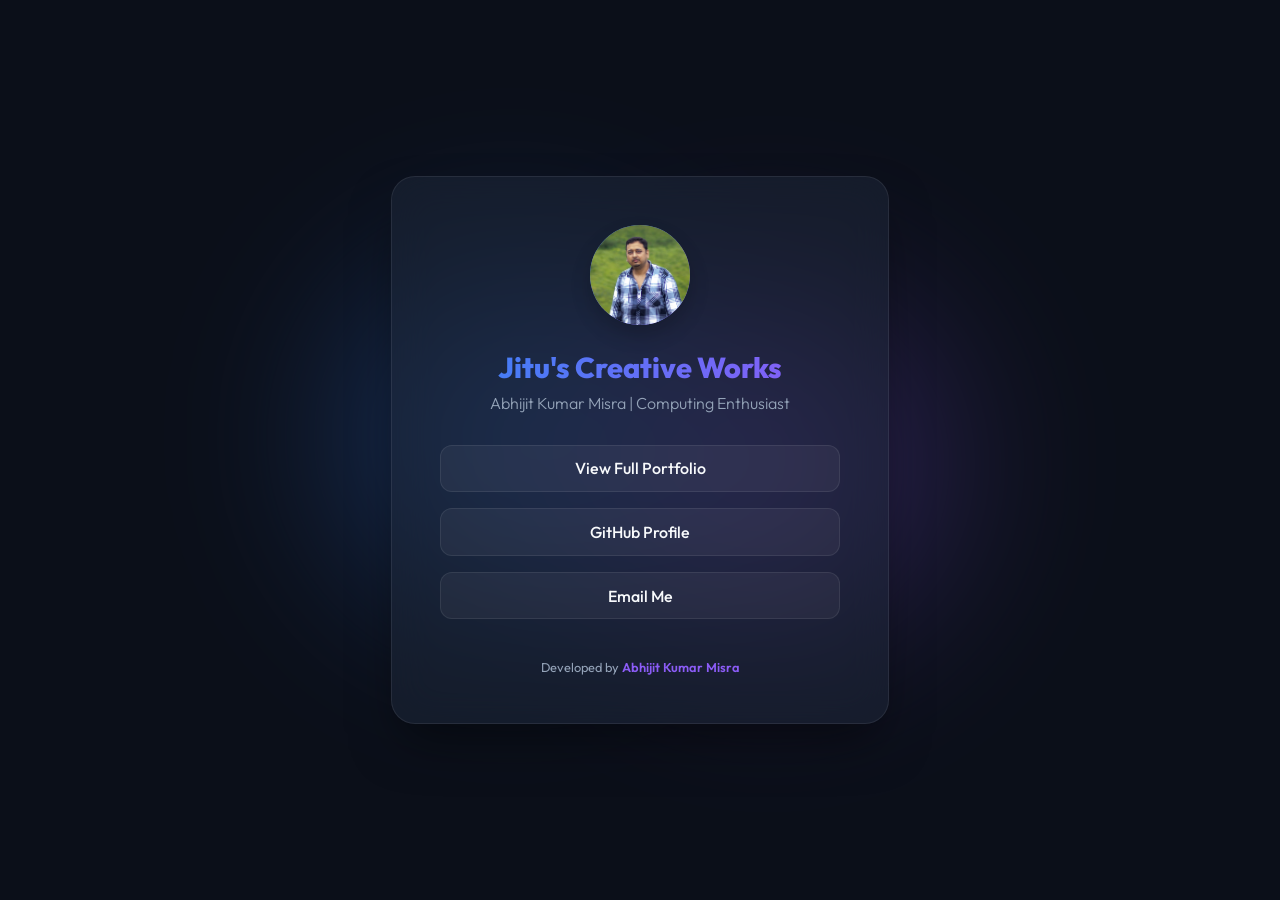
==== branding.html @ 814e72c6 "commit all" ====
<!DOCTYPE html>
<html lang="en">
<head>
    <meta charset="UTF-8">
    <meta name="viewport" content="width=device-width, initial-scale=1.0">
    <title>Abhijit Kumar Misra | Branding</title>
    <link rel="preconnect" href="https://fonts.googleapis.com">
    <link rel="preconnect" href="https://fonts.gstatic.com" crossorigin>
    <link href="https://fonts.googleapis.com/css2?family=Outfit:wght@300;400;600;800&display=swap" rel="stylesheet">
    <style>
        :root {
            --bg-color: #0b0f19;
            --text-primary: #f8fafc;
            --text-secondary: #94a3b8;
            --accent-color: #3b82f6;
            --highlight: #8b5cf6;
            --card-bg: rgba(30, 41, 59, 0.5);
            --glass-border: rgba(255, 255, 255, 0.08);
        }

        body {
            margin: 0;
            padding: 0;
            font-family: 'Outfit', sans-serif;
            background-color: var(--bg-color);
            color: var(--text-primary);
            display: flex;
            justify-content: center;
            align-items: center;
            min-height: 100vh;
            overflow: hidden;
        }

        .background {
            position: absolute;
            top: 0;
            left: 0;
            width: 100%;
            height: 100%;
            z-index: -1;
            overflow: hidden;
        }

        .glow {
            position: absolute;
            border-radius: 50%;
            filter: blur(80px);
            opacity: 0.4;
        }

        .glow-1 {
            top: 20%;
            left: 20%;
            width: 40vw;
            height: 40vw;
            background: radial-gradient(circle, var(--accent-color) 0%, transparent 70%);
        }

        .glow-2 {
            bottom: 20%;
            right: 20%;
            width: 40vw;
            height: 40vw;
            background: radial-gradient(circle, var(--highlight) 0%, transparent 70%);
        }

        .card {
            background: var(--card-bg);
            backdrop-filter: blur(20px);
            -webkit-backdrop-filter: blur(20px);
            border: 1px solid var(--glass-border);
            border-radius: 24px;
            padding: 3rem;
            text-align: center;
            box-shadow: 0 25px 50px -12px rgba(0, 0, 0, 0.5);
            max-width: 400px;
            width: 90%;
            animation: fadeIn 1s ease-out;
        }

        @keyframes fadeIn {
            from { opacity: 0; transform: translateY(20px); }
            to { opacity: 1; transform: translateY(0); }
        }

        /* Mobile Optimization: Prevent Black Screen Rendering */
        @media (max-width: 768px) {
            body {
                overflow-y: auto;
                background: #0b0f19; /* Solid fallback */
            }
            .glow {
                display: none; /* Blurs are the main cause of mobile black screens */
            }
            .card {
                backdrop-filter: none !important;
                -webkit-backdrop-filter: none !important;
                background: #1e293b;
                padding: 2rem 1.5rem;
                margin: 20px;
            }
        }

        .profile-img {
            width: 100px;
            height: 100px;
            background: linear-gradient(135deg, var(--accent-color), var(--highlight));
            border-radius: 50%;
            margin: 0 auto 1.5rem;
            display: flex;
            justify-content: center;
            align-items: center;
            font-size: 2.5rem;
            font-weight: 800;
            color: white;
            box-shadow: 0 10px 20px rgba(0, 0, 0, 0.2);
        }

        h1 {
            margin: 0;
            font-size: 1.8rem;
            font-weight: 800;
            background: linear-gradient(to right, var(--accent-color), var(--highlight));
            -webkit-background-clip: text;
            -webkit-text-fill-color: transparent;
        }

        .tagline {
            color: var(--text-secondary);
            margin: 0.5rem 0 2rem;
            font-weight: 300;
            font-size: 1rem;
        }

        .links {
            display: flex;
            flex-direction: column;
            gap: 1rem;
        }

        .link-btn {
            padding: 0.8rem;
            border-radius: 12px;
            text-decoration: none;
            color: var(--text-primary);
            background: rgba(255, 255, 255, 0.05);
            border: 1px solid var(--glass-border);
            transition: all 0.3s ease;
            font-weight: 500;
        }

        .link-btn:hover {
            background: rgba(255, 255, 255, 0.1);
            transform: translateX(5px);
            border-color: var(--accent-color);
        }

        .footer {
            margin-top: 2.5rem;
            font-size: 0.8rem;
            color: var(--text-secondary);
        }

        .developed-by {
            font-weight: 600;
            color: var(--highlight);
        }
    </style>
</head>
<body>
    <div class="background">
        <div class="glow glow-1"></div>
        <div class="glow glow-2"></div>
    </div>

    <div class="card">
        <div class="profile-img">
            <img src="assets/preview-image.jpg" alt="Abhijit Kumar Misra" style="width: 100%; height: 100%; border-radius: 50%; object-fit: cover;">
        </div>
        <h1>Jitu's Creative Works</h1>
        <p class="tagline">Abhijit Kumar Misra | Computing Enthusiast</p>

        <div class="links">
            <a href="index.html" class="link-btn">View Full Portfolio</a>
            <a href="https://github.com/Jitu-85" class="link-btn">GitHub Profile</a>
            <a href="mailto:abhijit.jitu4u@rediffmail.com" class="link-btn">Email Me</a>
        </div>

        <div class="footer">
            Developed by <span class="developed-by">Abhijit Kumar Misra</span>
        </div>
    </div>
</body>
</html>
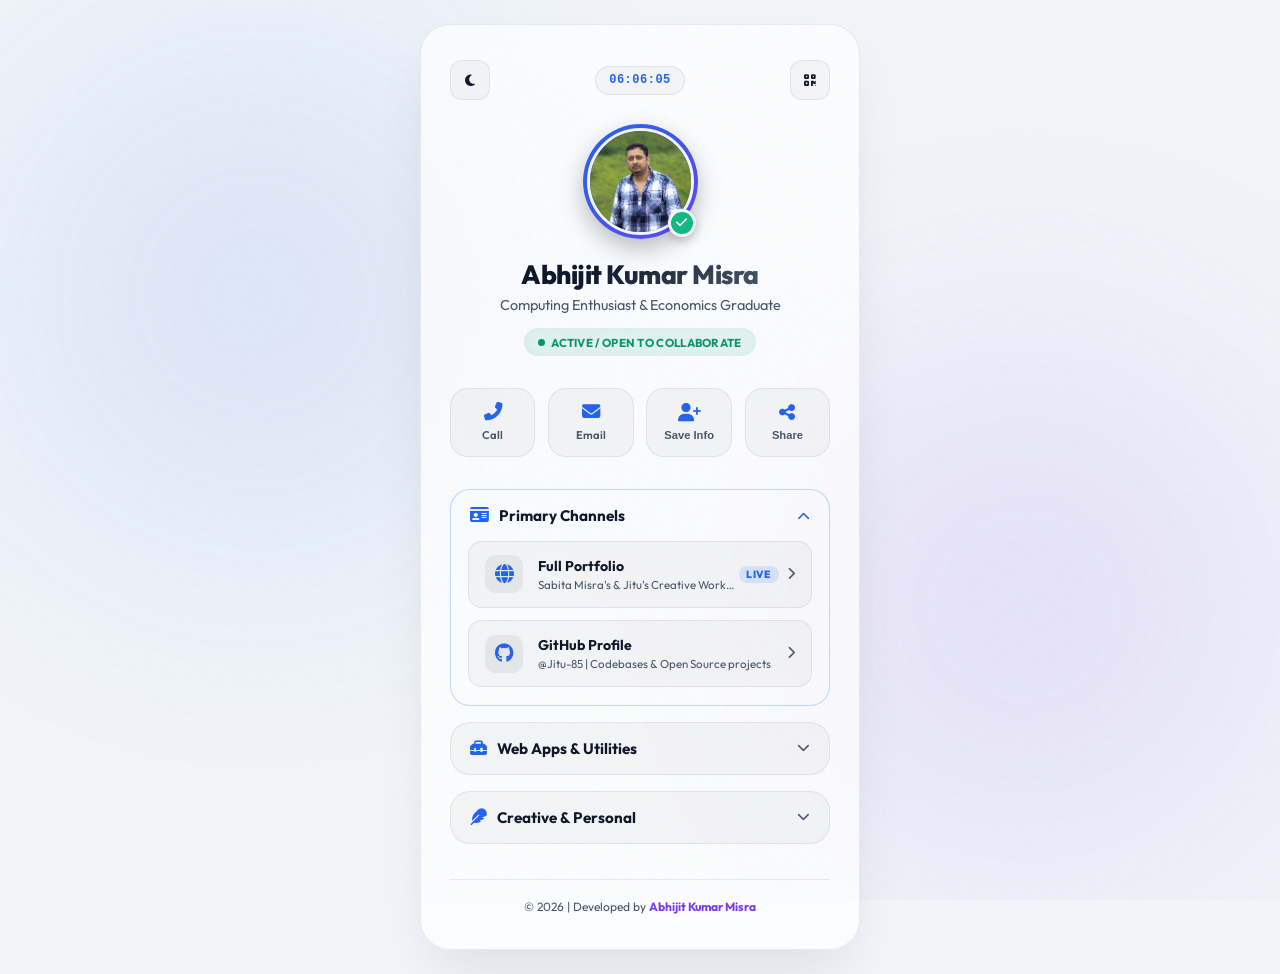
==== commit 1e72ede5: "Update branding.html" ====
--- a/branding.html
+++ b/branding.html
@@ -3,192 +3,1246 @@
 <head>
     <meta charset="UTF-8">
     <meta name="viewport" content="width=device-width, initial-scale=1.0">
-    <title>Abhijit Kumar Misra | Branding</title>
+    <meta name="description" content="Digital Brand Card of Abhijit Kumar Misra (Jitu) - Sleek, mobile-optimized hub for professional branding, utilities, and social links.">
+    <meta name="keywords" content="Abhijit Kumar Misra, Jitu, Branding Card, Digital Business Card, Web Developer Portfolio">
+    <meta name="author" content="Abhijit Kumar Misra">
+    
+    <!-- Open Graph -->
+    <meta property="og:type" content="website">
+    <meta property="og:title" content="Abhijit Kumar Misra | Digital Brand Card">
+    <meta property="og:description" content="Sleek, mobile-optimized business card and quick links hub.">
+    <meta property="og:image" content="assets/preview-image.jpg">
+
+    <title>Abhijit Kumar Misra | Brand Card</title>
+    
+    <!-- Fonts & Icons -->
     <link rel="preconnect" href="https://fonts.googleapis.com">
     <link rel="preconnect" href="https://fonts.gstatic.com" crossorigin>
-    <link href="https://fonts.googleapis.com/css2?family=Outfit:wght@300;400;600;800&display=swap" rel="stylesheet">
+    <link href="https://fonts.googleapis.com/css2?family=Outfit:wght@300;400;500;600;700;800&display=swap" rel="stylesheet">
+    <link rel="stylesheet" href="https://cdnjs.cloudflare.com/ajax/libs/font-awesome/6.4.0/css/all.min.css">
+
     <style>
         :root {
-            --bg-color: #0b0f19;
+            --bg-color: #080c14;
             --text-primary: #f8fafc;
             --text-secondary: #94a3b8;
             --accent-color: #3b82f6;
+            --accent-hover: #2563eb;
             --highlight: #8b5cf6;
-            --card-bg: rgba(30, 41, 59, 0.5);
-            --glass-border: rgba(255, 255, 255, 0.08);
-        }
-
-        body {
+            --card-bg: rgba(15, 23, 42, 0.45);
+            --card-border: rgba(255, 255, 255, 0.08);
+            --item-bg: rgba(255, 255, 255, 0.03);
+            --item-hover: rgba(255, 255, 255, 0.07);
+            --modal-bg: rgba(15, 23, 42, 0.85);
+            --glow-opacity: 0.35;
+            --shadow-color: rgba(0, 0, 0, 0.5);
+            --status-bg: rgba(16, 185, 129, 0.15);
+            --status-text: #10b981;
+        }
+
+        [data-theme="light"] {
+            --bg-color: #f1f5f9;
+            --text-primary: #0f172a;
+            --text-secondary: #475569;
+            --accent-color: #2563eb;
+            --accent-hover: #1d4ed8;
+            --highlight: #7c3aed;
+            --card-bg: rgba(255, 255, 255, 0.7);
+            --card-border: rgba(15, 23, 42, 0.08);
+            --item-bg: rgba(0, 0, 0, 0.03);
+            --item-hover: rgba(0, 0, 0, 0.06);
+            --modal-bg: rgba(255, 255, 255, 0.9);
+            --glow-opacity: 0.15;
+            --shadow-color: rgba(15, 23, 42, 0.1);
+            --status-bg: rgba(5, 150, 105, 0.1);
+            --status-text: #059669;
+        }
+
+        * {
+            box-sizing: border-box;
             margin: 0;
             padding: 0;
+            user-select: none;
+            -webkit-user-select: none;
+        }
+
+        body {
             font-family: 'Outfit', sans-serif;
             background-color: var(--bg-color);
             color: var(--text-primary);
+            min-height: 100vh;
             display: flex;
             justify-content: center;
             align-items: center;
-            min-height: 100vh;
-            overflow: hidden;
-        }
-
-        .background {
-            position: absolute;
+            overflow-x: hidden;
+            position: relative;
+            padding: 1.5rem;
+            transition: background-color 0.5s ease, color 0.3s ease;
+        }
+
+        /* Ambient animated backgrounds */
+        .ambient-bg {
+            position: fixed;
             top: 0;
             left: 0;
             width: 100%;
             height: 100%;
             z-index: -1;
             overflow: hidden;
-        }
-
-        .glow {
+            pointer-events: none;
+        }
+
+        .glow-circle {
             position: absolute;
             border-radius: 50%;
-            filter: blur(80px);
-            opacity: 0.4;
+            filter: blur(120px);
+            opacity: var(--glow-opacity);
+            transition: opacity 0.5s ease;
         }
 
         .glow-1 {
-            top: 20%;
-            left: 20%;
-            width: 40vw;
-            height: 40vw;
+            top: -10%;
+            left: -10%;
+            width: 60vw;
+            height: 60vw;
             background: radial-gradient(circle, var(--accent-color) 0%, transparent 70%);
+            animation: floatGlow1 20s infinite alternate ease-in-out;
         }
 
         .glow-2 {
-            bottom: 20%;
-            right: 20%;
-            width: 40vw;
-            height: 40vw;
+            bottom: -10%;
+            right: -10%;
+            width: 60vw;
+            height: 60vw;
             background: radial-gradient(circle, var(--highlight) 0%, transparent 70%);
-        }
-
-        .card {
+            animation: floatGlow2 25s infinite alternate ease-in-out;
+        }
+
+        @keyframes floatGlow1 {
+            0% { transform: translate(0, 0) scale(1); }
+            100% { transform: translate(10vw, 8vh) scale(1.15); }
+        }
+
+        @keyframes floatGlow2 {
+            0% { transform: translate(0, 0) scale(1); }
+            100% { transform: translate(-8vw, -12vh) scale(0.9); }
+        }
+
+        /* Subtle Noise Overlay */
+        body::before {
+            content: "";
+            position: fixed;
+            top: 0;
+            left: 0;
+            width: 100%;
+            height: 100%;
+            opacity: 0.02;
+            pointer-events: none;
+            z-index: 9999;
+            background-image: url("data:image/svg+xml,%3Csvg viewBox='0 0 200 200' xmlns='http://www.w3.org/2000/svg'%3E%3Cfilter id='noiseFilter'%3E%3CfeTurbulence type='fractalNoise' baseFrequency='0.8' numOctaves='3' stitchTiles='stitch'/%3E%3C/filter%3E%3Crect width='100%25' height='100%25' filter='url(%23noiseFilter)'/%3E%3C/svg%3E");
+        }
+
+        /* Card Container */
+        .brand-card-container {
             background: var(--card-bg);
-            backdrop-filter: blur(20px);
-            -webkit-backdrop-filter: blur(20px);
-            border: 1px solid var(--glass-border);
-            border-radius: 24px;
-            padding: 3rem;
+            border: 1px solid var(--card-border);
+            backdrop-filter: blur(25px);
+            -webkit-backdrop-filter: blur(25px);
+            border-radius: 30px;
+            width: 100%;
+            max-width: 440px;
+            box-shadow: 0 30px 60px -15px var(--shadow-color);
+            position: relative;
+            z-index: 10;
+            overflow: hidden;
+            display: flex;
+            flex-direction: column;
+            padding: 2.2rem 1.8rem;
+            transform-style: preserve-3d;
+            perspective: 1000px;
+            transition: box-shadow 0.4s ease, border-color 0.4s ease, background-color 0.5s ease;
+        }
+
+        /* Card Header Utilities */
+        .card-top-actions {
+            display: flex;
+            justify-content: space-between;
+            align-items: center;
+            margin-bottom: 1.5rem;
+        }
+
+        .action-icon-btn {
+            background: var(--item-bg);
+            border: 1px solid var(--card-border);
+            color: var(--text-primary);
+            width: 40px;
+            height: 40px;
+            border-radius: 12px;
+            display: flex;
+            justify-content: center;
+            align-items: center;
+            cursor: pointer;
+            transition: all 0.3s cubic-bezier(0.25, 0.8, 0.25, 1);
+        }
+
+        .action-icon-btn:hover {
+            background: var(--item-hover);
+            transform: translateY(-2px);
+            border-color: var(--accent-color);
+            box-shadow: 0 4px 12px rgba(59, 130, 246, 0.15);
+        }
+
+        .action-icon-btn:active {
+            transform: translateY(1px);
+        }
+
+        .local-clock {
+            font-size: 0.75rem;
+            font-family: monospace;
+            font-weight: 600;
+            color: var(--accent-color);
+            letter-spacing: 0.5px;
+            background: var(--item-bg);
+            padding: 0.4rem 0.8rem;
+            border-radius: 20px;
+            border: 1px solid var(--card-border);
+        }
+
+        /* Profile Block */
+        .profile-block {
+            display: flex;
+            flex-direction: column;
+            align-items: center;
             text-align: center;
-            box-shadow: 0 25px 50px -12px rgba(0, 0, 0, 0.5);
-            max-width: 400px;
-            width: 90%;
-            animation: fadeIn 1s ease-out;
-        }
-
-        @keyframes fadeIn {
-            from { opacity: 0; transform: translateY(20px); }
-            to { opacity: 1; transform: translateY(0); }
-        }
-
-        /* Mobile Optimization: Prevent Black Screen Rendering */
+            margin-bottom: 2rem;
+        }
+
+        .avatar-container {
+            position: relative;
+            width: 115px;
+            height: 115px;
+            margin-bottom: 1.2rem;
+            border-radius: 50%;
+            padding: 4px;
+            background: linear-gradient(135deg, var(--accent-color), var(--highlight), #10b981);
+            background-size: 300% 300%;
+            animation: gradientBorder 6s infinite alternate ease-in-out;
+            box-shadow: 0 10px 25px rgba(0, 0, 0, 0.25);
+        }
+
+        @keyframes gradientBorder {
+            0% { background-position: 0% 50%; }
+            100% { background-position: 100% 50%; }
+        }
+
+        .avatar-img {
+            width: 100%;
+            height: 100%;
+            border-radius: 50%;
+            object-fit: cover;
+            border: 3px solid var(--bg-color);
+            transition: border-color 0.5s ease;
+        }
+
+        .verified-badge {
+            position: absolute;
+            bottom: 2px;
+            right: 2px;
+            background: #10b981;
+            color: white;
+            border: 3px solid var(--bg-color);
+            border-radius: 50%;
+            width: 28px;
+            height: 28px;
+            display: flex;
+            justify-content: center;
+            align-items: center;
+            font-size: 0.8rem;
+            box-shadow: 0 4px 10px rgba(0, 0, 0, 0.2);
+            transition: border-color 0.5s ease;
+        }
+
+        .profile-name {
+            font-size: 1.65rem;
+            font-weight: 800;
+            letter-spacing: -0.5px;
+            margin-bottom: 0.25rem;
+            background: linear-gradient(135deg, var(--text-primary) 30%, var(--text-secondary));
+            -webkit-background-clip: text;
+            -webkit-text-fill-color: transparent;
+        }
+
+        .profile-title {
+            font-size: 0.9rem;
+            font-weight: 400;
+            color: var(--text-secondary);
+            margin-bottom: 0.8rem;
+            line-height: 1.4;
+            max-width: 320px;
+        }
+
+        .status-badge {
+            background-color: var(--status-bg);
+            color: var(--status-text);
+            font-size: 0.72rem;
+            font-weight: 700;
+            padding: 0.4rem 0.9rem;
+            border-radius: 30px;
+            display: inline-flex;
+            align-items: center;
+            gap: 6px;
+            letter-spacing: 0.3px;
+            text-transform: uppercase;
+            box-shadow: inset 0 0 10px rgba(16, 185, 129, 0.05);
+        }
+
+        .status-dot {
+            width: 7px;
+            height: 7px;
+            background-color: var(--status-text);
+            border-radius: 50%;
+            animation: pulseGlow 1.8s infinite ease-in-out;
+        }
+
+        @keyframes pulseGlow {
+            0% { transform: scale(0.9); opacity: 0.4; }
+            50% { transform: scale(1.3); opacity: 1; box-shadow: 0 0 8px var(--status-text); }
+            100% { transform: scale(0.9); opacity: 0.4; }
+        }
+
+        /* Quick Action Grid */
+        .quick-actions-bar {
+            display: grid;
+            grid-template-columns: repeat(4, 1fr);
+            gap: 0.8rem;
+            margin-bottom: 2rem;
+        }
+
+        .quick-action-btn {
+            display: flex;
+            flex-direction: column;
+            align-items: center;
+            justify-content: center;
+            background: var(--item-bg);
+            border: 1px solid var(--card-border);
+            border-radius: 18px;
+            padding: 0.85rem 0.5rem;
+            cursor: pointer;
+            text-decoration: none;
+            color: var(--text-primary);
+            transition: all 0.3s cubic-bezier(0.25, 0.8, 0.25, 1);
+        }
+
+        .quick-action-btn i {
+            font-size: 1.15rem;
+            margin-bottom: 0.45rem;
+            color: var(--accent-color);
+            transition: transform 0.3s ease;
+        }
+
+        .quick-action-btn span {
+            font-size: 0.7rem;
+            font-weight: 600;
+            color: var(--text-secondary);
+            text-align: center;
+        }
+
+        .quick-action-btn:hover {
+            background: var(--item-hover);
+            border-color: var(--accent-color);
+            transform: translateY(-4px);
+            box-shadow: 0 6px 15px rgba(59, 130, 246, 0.12);
+        }
+
+        .quick-action-btn:hover i {
+            transform: scale(1.15);
+            color: var(--highlight);
+        }
+
+        .quick-action-btn:active {
+            transform: translateY(0);
+        }
+
+        /* Accordion Structure */
+        .link-hub-sections {
+            display: flex;
+            flex-direction: column;
+            gap: 1rem;
+        }
+
+        .accordion-item {
+            border: 1px solid var(--card-border);
+            border-radius: 20px;
+            background: var(--item-bg);
+            overflow: hidden;
+            transition: border-color 0.3s ease, background-color 0.3s ease;
+        }
+
+        .accordion-item.active {
+            border-color: rgba(59, 130, 246, 0.3);
+            background: rgba(255, 255, 255, 0.01);
+        }
+
+        .accordion-header {
+            width: 100%;
+            padding: 1rem 1.2rem;
+            display: flex;
+            justify-content: space-between;
+            align-items: center;
+            background: transparent;
+            border: none;
+            outline: none;
+            color: var(--text-primary);
+            font-family: inherit;
+            font-size: 0.95rem;
+            font-weight: 700;
+            text-align: left;
+            cursor: pointer;
+        }
+
+        .accordion-header-title {
+            display: flex;
+            align-items: center;
+            gap: 10px;
+        }
+
+        .accordion-header-title i {
+            color: var(--accent-color);
+            font-size: 1.05rem;
+        }
+
+        .accordion-chevron {
+            font-size: 0.8rem;
+            color: var(--text-secondary);
+            transition: transform 0.3s cubic-bezier(0.25, 0.8, 0.25, 1);
+        }
+
+        .accordion-item.active .accordion-chevron {
+            transform: rotate(180deg);
+            color: var(--accent-color);
+        }
+
+        .accordion-content {
+            max-height: 0;
+            overflow: hidden;
+            transition: max-height 0.4s cubic-bezier(0.4, 0, 0.2, 1);
+        }
+
+        .accordion-content-inner {
+            padding: 0 1.1rem 1.1rem 1.1rem;
+            display: flex;
+            flex-direction: column;
+            gap: 0.75rem;
+        }
+
+        /* Hub Links */
+        .hub-link-card {
+            display: flex;
+            align-items: center;
+            background: var(--item-bg);
+            border: 1px solid var(--card-border);
+            border-radius: 14px;
+            padding: 0.85rem 1rem;
+            text-decoration: none;
+            color: var(--text-primary);
+            transition: all 0.3s cubic-bezier(0.25, 0.8, 0.25, 1);
+            position: relative;
+            overflow: hidden;
+        }
+
+        .hub-link-icon {
+            font-size: 1.2rem;
+            width: 38px;
+            height: 38px;
+            background: var(--item-hover);
+            border-radius: 10px;
+            display: flex;
+            justify-content: center;
+            align-items: center;
+            margin-right: 0.9rem;
+            color: var(--accent-color);
+            transition: all 0.3s ease;
+        }
+
+        .hub-link-info {
+            flex: 1;
+            display: flex;
+            flex-direction: column;
+            min-width: 0;
+        }
+
+        .hub-link-title {
+            font-size: 0.88rem;
+            font-weight: 700;
+            margin-bottom: 0.15rem;
+            white-space: nowrap;
+            overflow: hidden;
+            text-overflow: ellipsis;
+        }
+
+        .hub-link-desc {
+            font-size: 0.72rem;
+            color: var(--text-secondary);
+            white-space: nowrap;
+            overflow: hidden;
+            text-overflow: ellipsis;
+        }
+
+        .hub-link-arrow {
+            font-size: 0.8rem;
+            color: var(--text-secondary);
+            margin-left: 0.5rem;
+            transition: transform 0.3s ease;
+        }
+
+        .badge-live {
+            background: rgba(59, 130, 246, 0.15);
+            color: var(--accent-color);
+            font-size: 0.65rem;
+            font-weight: 800;
+            padding: 2px 7px;
+            border-radius: 8px;
+            margin-left: auto;
+            text-transform: uppercase;
+            letter-spacing: 0.3px;
+        }
+
+        /* Card Hovers */
+        .hub-link-card:hover {
+            background: var(--item-hover);
+            border-color: var(--accent-color);
+            transform: translateX(4px);
+        }
+
+        .hub-link-card:hover .hub-link-icon {
+            background: var(--accent-color);
+            color: white;
+            box-shadow: 0 4px 10px rgba(59, 130, 246, 0.3);
+        }
+
+        .hub-link-card:hover .hub-link-arrow {
+            transform: translateX(3px);
+            color: var(--accent-color);
+        }
+
+        /* Footer */
+        .card-footer {
+            margin-top: 2.2rem;
+            text-align: center;
+            font-size: 0.75rem;
+            color: var(--text-secondary);
+            border-top: 1px solid var(--card-border);
+            padding-top: 1.2rem;
+        }
+
+        .author-highlight {
+            font-weight: 700;
+            color: var(--highlight);
+            text-decoration: none;
+            transition: color 0.3s ease;
+        }
+
+        .author-highlight:hover {
+            color: var(--accent-color);
+        }
+
+        /* Modals & Dialogs */
+        .modal-overlay {
+            position: fixed;
+            top: 0;
+            left: 0;
+            width: 100%;
+            height: 100%;
+            background: rgba(0, 0, 0, 0.4);
+            backdrop-filter: blur(15px);
+            -webkit-backdrop-filter: blur(15px);
+            z-index: 100;
+            display: flex;
+            justify-content: center;
+            align-items: center;
+            opacity: 0;
+            pointer-events: none;
+            transition: opacity 0.4s ease;
+            padding: 1.5rem;
+        }
+
+        .modal-overlay.active {
+            opacity: 1;
+            pointer-events: all;
+        }
+
+        .qr-modal-content {
+            background: var(--modal-bg);
+            border: 1px solid var(--card-border);
+            border-radius: 28px;
+            width: 100%;
+            max-width: 360px;
+            padding: 2.2rem 1.8rem;
+            text-align: center;
+            box-shadow: 0 25px 50px -12px rgba(0, 0, 0, 0.4);
+            transform: translateY(20px) scale(0.95);
+            transition: transform 0.4s cubic-bezier(0.34, 1.56, 0.64, 1);
+        }
+
+        .modal-overlay.active .qr-modal-content {
+            transform: translateY(0) scale(1);
+        }
+
+        .modal-close-btn {
+            position: absolute;
+            top: 18px;
+            right: 18px;
+            width: 32px;
+            height: 32px;
+            border-radius: 50%;
+            background: var(--item-bg);
+            border: 1px solid var(--card-border);
+            color: var(--text-primary);
+            cursor: pointer;
+            display: flex;
+            justify-content: center;
+            align-items: center;
+            font-size: 0.8rem;
+            transition: all 0.3s ease;
+        }
+
+        .modal-close-btn:hover {
+            background: #ef4444;
+            color: white;
+            border-color: #ef4444;
+            transform: rotate(90deg);
+        }
+
+        .qr-title {
+            font-size: 1.35rem;
+            font-weight: 800;
+            margin-bottom: 0.5rem;
+            margin-top: 0.5rem;
+        }
+
+        .qr-desc {
+            font-size: 0.8rem;
+            color: var(--text-secondary);
+            margin-bottom: 1.5rem;
+            line-height: 1.4;
+        }
+
+        .qr-code-frame {
+            background: white;
+            padding: 1rem;
+            border-radius: 20px;
+            display: inline-block;
+            box-shadow: 0 10px 20px rgba(0, 0, 0, 0.1);
+            margin-bottom: 1.5rem;
+            position: relative;
+            min-height: 200px;
+            min-width: 200px;
+        }
+
+        .qr-code-frame img {
+            display: block;
+            width: 180px;
+            height: 180px;
+            opacity: 0;
+            transition: opacity 0.4s ease;
+        }
+
+        .qr-code-frame.loaded img {
+            opacity: 1;
+        }
+
+        /* Spinner for loading QR */
+        .qr-loader {
+            position: absolute;
+            top: 50%;
+            left: 50%;
+            transform: translate(-50%, -50%);
+            border: 3px solid #e2e8f0;
+            border-top: 3px solid var(--accent-color);
+            border-radius: 50%;
+            width: 30px;
+            height: 30px;
+            animation: spin 1s linear infinite;
+        }
+
+        .qr-code-frame.loaded .qr-loader {
+            display: none;
+        }
+
+        @keyframes spin {
+            0% { transform: translate(-50%, -50%) rotate(0deg); }
+            100% { transform: translate(-50%, -50%) rotate(360deg); }
+        }
+
+        /* Success Toast Banner */
+        .toast-banner {
+            position: fixed;
+            bottom: 25px;
+            left: 50%;
+            transform: translateX(-50%) translateY(100px) scale(0.9);
+            background: rgba(16, 185, 129, 0.95);
+            backdrop-filter: blur(10px);
+            color: white;
+            padding: 0.75rem 1.5rem;
+            border-radius: 16px;
+            font-size: 0.85rem;
+            font-weight: 600;
+            z-index: 1000;
+            display: flex;
+            align-items: center;
+            gap: 8px;
+            box-shadow: 0 10px 25px rgba(16, 185, 129, 0.3);
+            opacity: 0;
+            transition: transform 0.4s cubic-bezier(0.175, 0.885, 0.32, 1.275), opacity 0.4s ease;
+            white-space: nowrap;
+        }
+
+        .toast-banner.active {
+            transform: translateX(-50%) translateY(0) scale(1);
+            opacity: 1;
+        }
+
+        /* Mobile specific enhancements */
         @media (max-width: 768px) {
             body {
+                padding: 1rem;
                 overflow-y: auto;
-                background: #0b0f19; /* Solid fallback */
-            }
-            .glow {
-                display: none; /* Blurs are the main cause of mobile black screens */
-            }
-            .card {
-                backdrop-filter: none !important;
-                -webkit-backdrop-filter: none !important;
-                background: #1e293b;
-                padding: 2rem 1.5rem;
-                margin: 20px;
-            }
-        }
-
-        .profile-img {
-            width: 100px;
-            height: 100px;
-            background: linear-gradient(135deg, var(--accent-color), var(--highlight));
-            border-radius: 50%;
-            margin: 0 auto 1.5rem;
-            display: flex;
-            justify-content: center;
-            align-items: center;
-            font-size: 2.5rem;
-            font-weight: 800;
-            color: white;
-            box-shadow: 0 10px 20px rgba(0, 0, 0, 0.2);
-        }
-
-        h1 {
-            margin: 0;
-            font-size: 1.8rem;
-            font-weight: 800;
-            background: linear-gradient(to right, var(--accent-color), var(--highlight));
-            -webkit-background-clip: text;
-            -webkit-text-fill-color: transparent;
-        }
-
-        .tagline {
-            color: var(--text-secondary);
-            margin: 0.5rem 0 2rem;
-            font-weight: 300;
-            font-size: 1rem;
-        }
-
-        .links {
-            display: flex;
-            flex-direction: column;
-            gap: 1rem;
-        }
-
-        .link-btn {
-            padding: 0.8rem;
-            border-radius: 12px;
-            text-decoration: none;
-            color: var(--text-primary);
-            background: rgba(255, 255, 255, 0.05);
-            border: 1px solid var(--glass-border);
-            transition: all 0.3s ease;
-            font-weight: 500;
-        }
-
-        .link-btn:hover {
-            background: rgba(255, 255, 255, 0.1);
-            transform: translateX(5px);
-            border-color: var(--accent-color);
-        }
-
-        .footer {
-            margin-top: 2.5rem;
-            font-size: 0.8rem;
-            color: var(--text-secondary);
-        }
-
-        .developed-by {
-            font-weight: 600;
-            color: var(--highlight);
+            }
+
+            .glow-circle {
+                filter: blur(80px);
+            }
+
+            .brand-card-container {
+                padding: 1.8rem 1.3rem;
+                border-radius: 24px;
+            }
+
+            .quick-actions-bar {
+                gap: 0.5rem;
+            }
+
+            .quick-action-btn {
+                padding: 0.75rem 0.3rem;
+                border-radius: 14px;
+            }
+
+            .accordion-header {
+                padding: 0.9rem 1rem;
+            }
+
+            .accordion-content-inner {
+                padding: 0 0.9rem 0.9rem 0.9rem;
+            }
         }
     </style>
 </head>
 <body>
-    <div class="background">
-        <div class="glow glow-1"></div>
-        <div class="glow glow-2"></div>
+
+    <div class="ambient-bg">
+        <div class="glow-circle glow-1"></div>
+        <div class="glow-circle glow-2"></div>
     </div>
 
-    <div class="card">
-        <div class="profile-img">
-            <img src="assets/preview-image.jpg" alt="Abhijit Kumar Misra" style="width: 100%; height: 100%; border-radius: 50%; object-fit: cover;">
+    <!-- Main Card Container -->
+    <div class="brand-card-container" id="brand-card">
+        <!-- Top Bar Actions -->
+        <div class="card-top-actions">
+            <button class="action-icon-btn" id="theme-toggle-btn" aria-label="Toggle Dark/Light Mode">
+                <i class="fas fa-sun" id="theme-icon"></i>
+            </button>
+            <div class="local-clock" id="clock-display">00:00:00</div>
+            <button class="action-icon-btn" id="qr-modal-btn" aria-label="Show QR Code">
+                <i class="fas fa-qrcode"></i>
+            </button>
         </div>
-        <h1>Jitu's Creative Works</h1>
-        <p class="tagline">Abhijit Kumar Misra | Computing Enthusiast</p>
-
-        <div class="links">
-            <a href="index.html" class="link-btn">View Full Portfolio</a>
-            <a href="https://github.com/Jitu-85" class="link-btn">GitHub Profile</a>
-            <a href="mailto:abhijit.jitu4u@rediffmail.com" class="link-btn">Email Me</a>
+
+        <!-- Profile Section -->
+        <div class="profile-block">
+            <div class="avatar-container">
+                <img src="assets/preview-image.jpg" alt="Abhijit Kumar Misra" class="avatar-img">
+                <div class="verified-badge" title="Verified Developer">
+                    <i class="fas fa-check"></i>
+                </div>
+            </div>
+            <h1 class="profile-name">Abhijit Kumar Misra</h1>
+            <p class="profile-title">Computing Enthusiast & Economics Graduate</p>
+            <div class="status-badge">
+                <span class="status-dot"></span>
+                <span>Active / Open to collaborate</span>
+            </div>
         </div>
 
-        <div class="footer">
-            Developed by <span class="developed-by">Abhijit Kumar Misra</span>
+        <!-- Quick Connection Bar -->
+        <div class="quick-actions-bar">
+            <a href="tel:9401071282" class="quick-action-btn" id="call-btn">
+                <i class="fas fa-phone-alt"></i>
+                <span>Call</span>
+            </a>
+            <a href="mailto:abhijit.jitu4u@rediffmail.com" class="quick-action-btn" id="email-btn">
+                <i class="fas fa-envelope"></i>
+                <span>Email</span>
+            </a>
+            <button class="quick-action-btn" id="save-contact-btn">
+                <i class="fas fa-user-plus"></i>
+                <span>Save Info</span>
+            </button>
+            <button class="quick-action-btn" id="share-card-btn">
+                <i class="fas fa-share-nodes"></i>
+                <span>Share</span>
+            </button>
+        </div>
+
+        <!-- Link Hub Accordions -->
+        <div class="link-hub-sections">
+            
+            <!-- Section 1: Main Portals -->
+            <div class="accordion-item active" id="sec-portals">
+                <button class="accordion-header" aria-expanded="true">
+                    <span class="accordion-header-title">
+                        <i class="fas fa-id-card"></i> Primary Channels
+                    </span>
+                    <i class="fas fa-chevron-down accordion-chevron"></i>
+                </button>
+                <div class="accordion-content" style="max-height: 500px;">
+                    <div class="accordion-content-inner">
+                        <a href="index.html" class="hub-link-card">
+                            <div class="hub-link-icon">
+                                <i class="fas fa-globe"></i>
+                            </div>
+                            <div class="hub-link-info">
+                                <span class="hub-link-title">Full Portfolio</span>
+                                <span class="hub-link-desc">Sabita Misra's & Jitu's Creative Works Hub</span>
+                            </div>
+                            <span class="badge-live">Live</span>
+                            <i class="fas fa-chevron-right hub-link-arrow"></i>
+                        </a>
+                        <a href="https://github.com/Jitu-85" target="_blank" class="hub-link-card">
+                            <div class="hub-link-icon">
+                                <i class="fab fa-github"></i>
+                            </div>
+                            <div class="hub-link-info">
+                                <span class="hub-link-title">GitHub Profile</span>
+                                <span class="hub-link-desc">@Jitu-85 | Codebases & Open Source projects</span>
+                            </div>
+                            <i class="fas fa-chevron-right hub-link-arrow"></i>
+                        </a>
+                    </div>
+                </div>
+            </div>
+
+            <!-- Section 2: Tools & Utilities -->
+            <div class="accordion-item" id="sec-utilities">
+                <button class="accordion-header" aria-expanded="false">
+                    <span class="accordion-header-title">
+                        <i class="fas fa-toolbox"></i> Web Apps & Utilities
+                    </span>
+                    <i class="fas fa-chevron-down accordion-chevron"></i>
+                </button>
+                <div class="accordion-content">
+                    <div class="accordion-content-inner">
+                        <a href="https://smart-calc-pro.surge.sh/" target="_blank" class="hub-link-card">
+                            <div class="hub-link-icon">
+                                <i class="fas fa-calculator"></i>
+                            </div>
+                            <div class="hub-link-info">
+                                <span class="hub-link-title">Smart Calc Pro</span>
+                                <span class="hub-link-desc">Premium utility suite for advanced math</span>
+                            </div>
+                            <span class="badge-live">Live</span>
+                            <i class="fas fa-chevron-right hub-link-arrow"></i>
+                        </a>
+                        <a href="https://practice-abacus.surge.sh/" target="_blank" class="hub-link-card">
+                            <div class="hub-link-icon">
+                                <i class="fas fa-brain"></i>
+                            </div>
+                            <div class="hub-link-info">
+                                <span class="hub-link-title">Practice Abacus</span>
+                                <span class="hub-link-desc">Mental math training application</span>
+                            </div>
+                            <span class="badge-live">Live</span>
+                            <i class="fas fa-chevron-right hub-link-arrow"></i>
+                        </a>
+                        <a href="http://pdf-toolkit-live.web.app" target="_blank" class="hub-link-card">
+                            <div class="hub-link-icon">
+                                <i class="fas fa-file-pdf"></i>
+                            </div>
+                            <div class="hub-link-info">
+                                <span class="hub-link-title">PDF Toolkit</span>
+                                <span class="hub-link-desc">Comprehensive suite for PDF modifications</span>
+                            </div>
+                            <span class="badge-live">Live</span>
+                            <i class="fas fa-chevron-right hub-link-arrow"></i>
+                        </a>
+                        <a href="https://planning-with-ai-8695e.web.app" target="_blank" class="hub-link-card">
+                            <div class="hub-link-icon">
+                                <i class="fas fa-robot"></i>
+                            </div>
+                            <div class="hub-link-info">
+                                <span class="hub-link-title">Planning with AI</span>
+                                <span class="hub-link-desc">Intelligent planning assistant tool</span>
+                            </div>
+                            <span class="badge-live">Live</span>
+                            <i class="fas fa-chevron-right hub-link-arrow"></i>
+                        </a>
+                        <a href="https://purchase-calc.surge.sh/" target="_blank" class="hub-link-card">
+                            <div class="hub-link-icon">
+                                <i class="fas fa-wallet"></i>
+                            </div>
+                            <div class="hub-link-info">
+                                <span class="hub-link-title">Quick Calc</span>
+                                <span class="hub-link-desc">Efficient transaction billing utility</span>
+                            </div>
+                            <span class="badge-live">Live</span>
+                            <i class="fas fa-chevron-right hub-link-arrow"></i>
+                        </a>
+                    </div>
+                </div>
+            </div>
+
+            <!-- Section 3: Creative & Personal -->
+            <div class="accordion-item" id="sec-personal">
+                <button class="accordion-header" aria-expanded="false">
+                    <span class="accordion-header-title">
+                        <i class="fas fa-feather"></i> Creative & Personal
+                    </span>
+                    <i class="fas fa-chevron-down accordion-chevron"></i>
+                </button>
+                <div class="accordion-content">
+                    <div class="accordion-content-inner">
+                        <a href="https://jitu85.github.io/Personal/" target="_blank" class="hub-link-card">
+                            <div class="hub-link-icon">
+                                <i class="fas fa-palette"></i>
+                            </div>
+                            <div class="hub-link-info">
+                                <span class="hub-link-title">Colours of My Life</span>
+                                <span class="hub-link-desc">Personal blog, expressions, and creative hub</span>
+                            </div>
+                            <i class="fas fa-chevron-right hub-link-arrow"></i>
+                        </a>
+                        <a href="https://sabitamisra.wordpress.com/" target="_blank" class="hub-link-card">
+                            <div class="hub-link-icon">
+                                <i class="fas fa-book-open"></i>
+                            </div>
+                            <div class="hub-link-info">
+                                <span class="hub-link-title">Mom's Literary Blog</span>
+                                <span class="hub-link-desc">Explore Sabita Misra's WordPress creations</span>
+                            </div>
+                            <i class="fas fa-chevron-right hub-link-arrow"></i>
+                        </a>
+                        <a href="https://jitu-85.github.io/my" target="_blank" class="hub-link-card">
+                            <div class="hub-link-icon">
+                                <i class="fas fa-user-tie"></i>
+                            </div>
+                            <div class="hub-link-info">
+                                <span class="hub-link-title">All About Myself</span>
+                                <span class="hub-link-desc">Detailed personal stories and background</span>
+                            </div>
+                            <i class="fas fa-chevron-right hub-link-arrow"></i>
+                        </a>
+                        <a href="https://jitu.gt.tc" target="_blank" class="hub-link-card">
+                            <div class="hub-link-icon">
+                                <i class="fas fa-network-wired"></i>
+                            </div>
+                            <div class="hub-link-info">
+                                <span class="hub-link-title">Purchase & Billing</span>
+                                <span class="hub-link-desc">ERP enterprise system (Internal testing)</span>
+                            </div>
+                            <i class="fas fa-chevron-right hub-link-arrow"></i>
+                        </a>
+                    </div>
+                </div>
+            </div>
+
+        </div>
+
+        <!-- Footer -->
+        <div class="card-footer">
+            <p>&copy; <span id="footer-year">2026</span> | Developed by <a href="index.html" class="author-highlight">Abhijit Kumar Misra</a></p>
         </div>
     </div>
+
+    <!-- QR Code Modal Overlay -->
+    <div class="modal-overlay" id="qr-modal-overlay">
+        <div class="qr-modal-content">
+            <button class="modal-close-btn" id="modal-close-btn" aria-label="Close Modal">
+                <i class="fas fa-times"></i>
+            </button>
+            <h2 class="qr-title">Scan QR Code</h2>
+            <p class="qr-desc">Scan this code with another device's camera to instantly view this brand card on mobile.</p>
+            <div class="qr-code-frame" id="qr-frame">
+                <div class="qr-loader"></div>
+                <!-- Dynamic QR code target img -->
+                <img id="qr-image" alt="Brand Card QR Code">
+            </div>
+            <div>
+                <button class="action-icon-btn" id="modal-copy-btn" style="width: auto; height: auto; padding: 0.6rem 1.2rem; display: inline-flex; gap: 8px; border-radius: 12px; margin: 0 auto;">
+                    <i class="fas fa-copy"></i>
+                    <span style="font-size: 0.85rem; font-weight: 600;">Copy Page URL</span>
+                </button>
+            </div>
+        </div>
+    </div>
+
+    <!-- Toast Success Notification -->
+    <div class="toast-banner" id="toast-banner">
+        <i class="fas fa-circle-check"></i>
+        <span id="toast-message">Contact saved successfully!</span>
+    </div>
+
+    <!-- JavaScript logic -->
+    <script>
+        document.addEventListener('DOMContentLoaded', () => {
+            // Elements
+            const themeToggleBtn = document.getElementById('theme-toggle-btn');
+            const themeIcon = document.getElementById('theme-icon');
+            const clockDisplay = document.getElementById('clock-display');
+            const footerYear = document.getElementById('footer-year');
+            const cardElement = document.getElementById('brand-card');
+            
+            const saveContactBtn = document.getElementById('save-contact-btn');
+            const shareCardBtn = document.getElementById('share-card-btn');
+            
+            const qrModalBtn = document.getElementById('qr-modal-btn');
+            const qrModalOverlay = document.getElementById('qr-modal-overlay');
+            const modalCloseBtn = document.getElementById('modal-close-btn');
+            const modalCopyBtn = document.getElementById('modal-copy-btn');
+            const qrFrame = document.getElementById('qr-frame');
+            const qrImage = document.getElementById('qr-image');
+            
+            const toastBanner = document.getElementById('toast-banner');
+            const toastMessage = document.getElementById('toast-message');
+
+            const accordionHeaders = document.querySelectorAll('.accordion-header');
+
+            // Haptic feedback function
+            function triggerHaptic() {
+                if (navigator.vibrate) {
+                    navigator.vibrate(12);
+                }
+            }
+
+            // Set current footer year
+            footerYear.textContent = new Date().getFullYear();
+
+            // --- Theme Syncing ---
+            function applyTheme(theme) {
+                if (theme === 'light') {
+                    document.documentElement.setAttribute('data-theme', 'light');
+                    themeIcon.className = 'fas fa-moon';
+                } else {
+                    document.documentElement.removeAttribute('data-theme');
+                    themeIcon.className = 'fas fa-sun';
+                }
+            }
+
+            // Detect page host theme preference if set
+            const savedTheme = localStorage.getItem('theme');
+            const autoTheme = (new Date().getHours() >= 6 && new Date().getHours() < 18) ? 'light' : 'dark';
+            applyTheme(savedTheme || autoTheme);
+
+            themeToggleBtn.addEventListener('click', () => {
+                triggerHaptic();
+                let currentTheme = document.documentElement.getAttribute('data-theme');
+                let newTheme = currentTheme === 'light' ? 'dark' : 'light';
+                applyTheme(newTheme);
+                localStorage.setItem('theme', newTheme);
+            });
+
+            // --- Dynamic Clock ---
+            function updateClock() {
+                const now = new Date();
+                const hours = String(now.getHours()).padStart(2, '0');
+                const minutes = String(now.getMinutes()).padStart(2, '0');
+                const seconds = String(now.getSeconds()).padStart(2, '0');
+                clockDisplay.textContent = `${hours}:${minutes}:${seconds}`;
+            }
+            setInterval(updateClock, 1000);
+            updateClock();
+
+            // --- Custom Toast Alert ---
+            function showToast(message) {
+                toastMessage.textContent = message;
+                toastBanner.classList.add('active');
+                setTimeout(() => {
+                    toastBanner.classList.remove('active');
+                }, 2800);
+            }
+
+            // --- Dynamic Accordion Collapse/Expand ---
+            accordionHeaders.forEach(header => {
+                header.addEventListener('click', () => {
+                    triggerHaptic();
+                    const item = header.parentElement;
+                    const content = item.querySelector('.accordion-content');
+                    const isActive = item.classList.contains('active');
+
+                    // Close all accordion items
+                    document.querySelectorAll('.accordion-item').forEach(otherItem => {
+                        otherItem.classList.remove('active');
+                        const otherContent = otherItem.querySelector('.accordion-content');
+                        otherContent.style.maxHeight = null;
+                        otherItem.querySelector('.accordion-header').setAttribute('aria-expanded', 'false');
+                    });
+
+                    // Toggle clicked item
+                    if (!isActive) {
+                        item.classList.add('active');
+                        // Set max-height equal to scrollHeight to animate correctly
+                        content.style.maxHeight = content.scrollHeight + 'px';
+                        header.setAttribute('aria-expanded', 'true');
+                    } else {
+                        item.classList.remove('active');
+                        content.style.maxHeight = null;
+                        header.setAttribute('aria-expanded', 'false');
+                    }
+                });
+            });
+
+            // --- Dynamic vCard Downloader ---
+            saveContactBtn.addEventListener('click', () => {
+                triggerHaptic();
+                
+                // Formulate modern vCard file string
+                const vCardData = [
+                    'BEGIN:VCARD',
+                    'VERSION:3.0',
+                    'FN:Abhijit Kumar Misra',
+                    'N:Misra;Abhijit;Kumar;;',
+                    'ORG:Jitu\'s Creative Works',
+                    'TITLE:Computing Enthusiast & Economics Graduate',
+                    'TEL;TYPE=CELL;TYPE=PREF:+919401071282',
+                    'EMAIL;TYPE=INTERNET;TYPE=WORK:abhijit.jitu4u@rediffmail.com',
+                    'URL;TYPE=portfolio:https://jitu85.github.io/Abhijit-Misra/',
+                    'URL;TYPE=github:https://github.com/Jitu-85',
+                    'ADR;TYPE=HOME:;;Guwahati;Assam;;India',
+                    'NOTE:Web Creator | Developer of utility suites and interactive tools.',
+                    'END:VCARD'
+                ].join('\n');
+
+                const blob = new Blob([vCardData], { type: 'text/vcard;charset=utf-8' });
+                const url = URL.createObjectURL(blob);
+                
+                const link = document.createElement('a');
+                link.href = url;
+                link.download = 'Abhijit_Kumar_Misra.vcf';
+                document.body.appendChild(link);
+                link.click();
+                
+                // Cleanup
+                setTimeout(() => {
+                    document.body.removeChild(link);
+                    URL.revokeObjectURL(url);
+                }, 200);
+
+                showToast('Contact file downloaded! Add to your Address Book.');
+            });
+
+            // --- Mobile Share Handler ---
+            shareCardBtn.addEventListener('click', async () => {
+                triggerHaptic();
+                const shareData = {
+                    title: 'Abhijit Kumar Misra - Brand Card',
+                    text: 'Explore professional links, utilities, and branding portals of Abhijit Kumar Misra (Jitu).',
+                    url: window.location.href
+                };
+
+                if (navigator.share) {
+                    try {
+                        await navigator.share(shareData);
+                    } catch (err) {
+                        // User cancelled or share failed, fallback to clipboard
+                        copyToClipboard();
+                    }
+                } else {
+                    copyToClipboard();
+                }
+            });
+
+            function copyToClipboard() {
+                navigator.clipboard.writeText(window.location.href)
+                    .then(() => {
+                        showToast('Link copied to clipboard! Share it anywhere.');
+                    })
+                    .catch(() => {
+                        showToast('Failed to copy. URL: ' + window.location.href);
+                    });
+            }
+
+            modalCopyBtn.addEventListener('click', () => {
+                triggerHaptic();
+                copyToClipboard();
+            });
+
+            // --- QR Code Modal ---
+            function openQRModal() {
+                triggerHaptic();
+                qrModalOverlay.classList.add('active');
+                
+                // Generate QR server URL
+                const currentUrl = encodeURIComponent(window.location.href);
+                const qrApiUrl = `https://api.qrserver.com/v1/create-qr-code/?size=180x180&data=${currentUrl}`;
+                
+                // Preload image
+                qrFrame.classList.remove('loaded');
+                qrImage.src = qrApiUrl;
+                
+                qrImage.onload = () => {
+                    qrFrame.classList.add('loaded');
+                };
+            }
+
+            function closeQRModal() {
+                qrModalOverlay.classList.remove('active');
+            }
+
+            qrModalBtn.addEventListener('click', openQRModal);
+            modalCloseBtn.addEventListener('click', closeQRModal);
+            qrModalOverlay.addEventListener('click', (e) => {
+                if (e.target === qrModalOverlay) {
+                    closeQRModal();
+                }
+            });
+
+            // ESC key closes modal
+            document.addEventListener('keydown', (e) => {
+                if (e.key === 'Escape') {
+                    closeQRModal();
+                }
+            });
+
+            // --- 3D Card Tilt & Spotlight Effect (Desktop) ---
+            const supportsHover = window.matchMedia('(hover: hover) and (pointer: fine)').matches;
+            
+            if (supportsHover && cardElement) {
+                cardElement.addEventListener('mousemove', (e) => {
+                    const rect = cardElement.getBoundingClientRect();
+                    const x = e.clientX - rect.left;
+                    const y = e.clientY - rect.top;
+                    
+                    const centerX = rect.width / 2;
+                    const centerY = rect.height / 2;
+                    
+                    const maxTilt = 5; // Rotation degrees
+                    const rotateX = ((centerY - y) / centerY) * maxTilt;
+                    const rotateY = ((x - centerX) / centerX) * maxTilt;
+                    
+                    cardElement.style.transform = `perspective(1000px) rotateX(${rotateX.toFixed(2)}deg) rotateY(${rotateY.toFixed(2)}deg) scale3d(1.01, 1.01, 1.01)`;
+                    cardElement.style.transition = 'transform 0.05s ease-out';
+                });
+
+                cardElement.addEventListener('mouseleave', () => {
+                    cardElement.style.transition = 'transform 0.4s cubic-bezier(0.25, 0.8, 0.25, 1)';
+                    cardElement.style.transform = 'perspective(1000px) rotateX(0deg) rotateY(0deg) scale3d(1, 1, 1)';
+                });
+            }
+
+            // Adjust first accordion active max-height on load
+            const activeAccordionContent = document.querySelector('.accordion-item.active .accordion-content');
+            if (activeAccordionContent) {
+                activeAccordionContent.style.maxHeight = activeAccordionContent.scrollHeight + 'px';
+            }
+        });
+    </script>
 </body>
 </html>
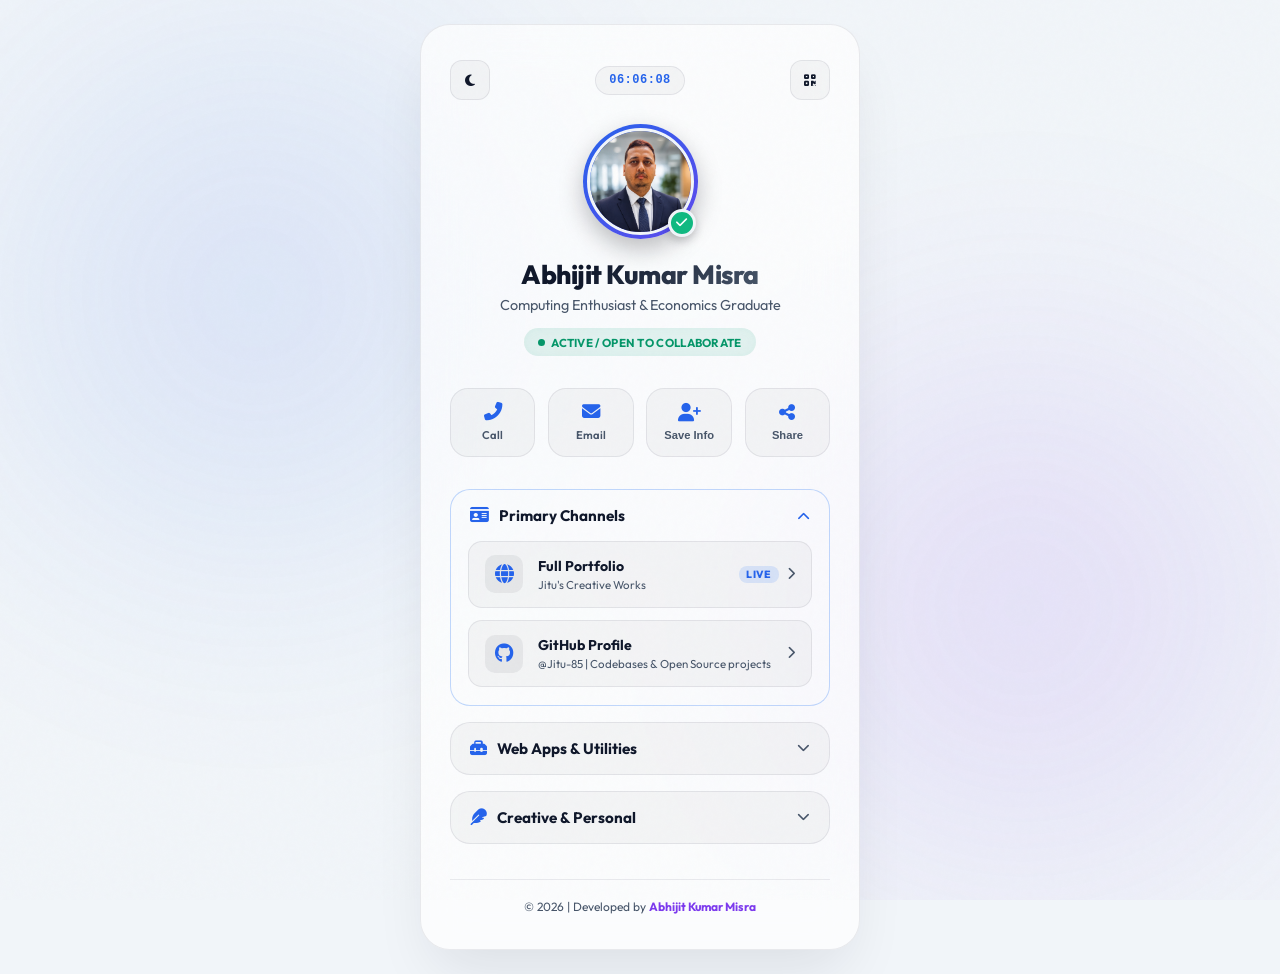
==== commit d2f18a0c: "6" ====
--- a/branding.html
+++ b/branding.html
@@ -11,7 +11,7 @@
     <meta property="og:type" content="website">
     <meta property="og:title" content="Abhijit Kumar Misra | Digital Brand Card">
     <meta property="og:description" content="Sleek, mobile-optimized business card and quick links hub.">
-    <meta property="og:image" content="assets/preview-image.jpg">
+    <meta property="og:image" content="assets/profile.png">
 
     <title>Abhijit Kumar Misra | Brand Card</title>
     
@@ -760,7 +760,7 @@
         <!-- Profile Section -->
         <div class="profile-block">
             <div class="avatar-container">
-                <img src="assets/preview-image.jpg" alt="Abhijit Kumar Misra" class="avatar-img">
+                <img src="assets/profile.png" alt="Abhijit Kumar Misra" class="avatar-img">
                 <div class="verified-badge" title="Verified Developer">
                     <i class="fas fa-check"></i>
                 </div>
@@ -812,7 +812,7 @@
                             </div>
                             <div class="hub-link-info">
                                 <span class="hub-link-title">Full Portfolio</span>
-                                <span class="hub-link-desc">Sabita Misra's & Jitu's Creative Works Hub</span>
+                                <span class="hub-link-desc">Jitu's Creative Works</span>
                             </div>
                             <span class="badge-live">Live</span>
                             <i class="fas fa-chevron-right hub-link-arrow"></i>
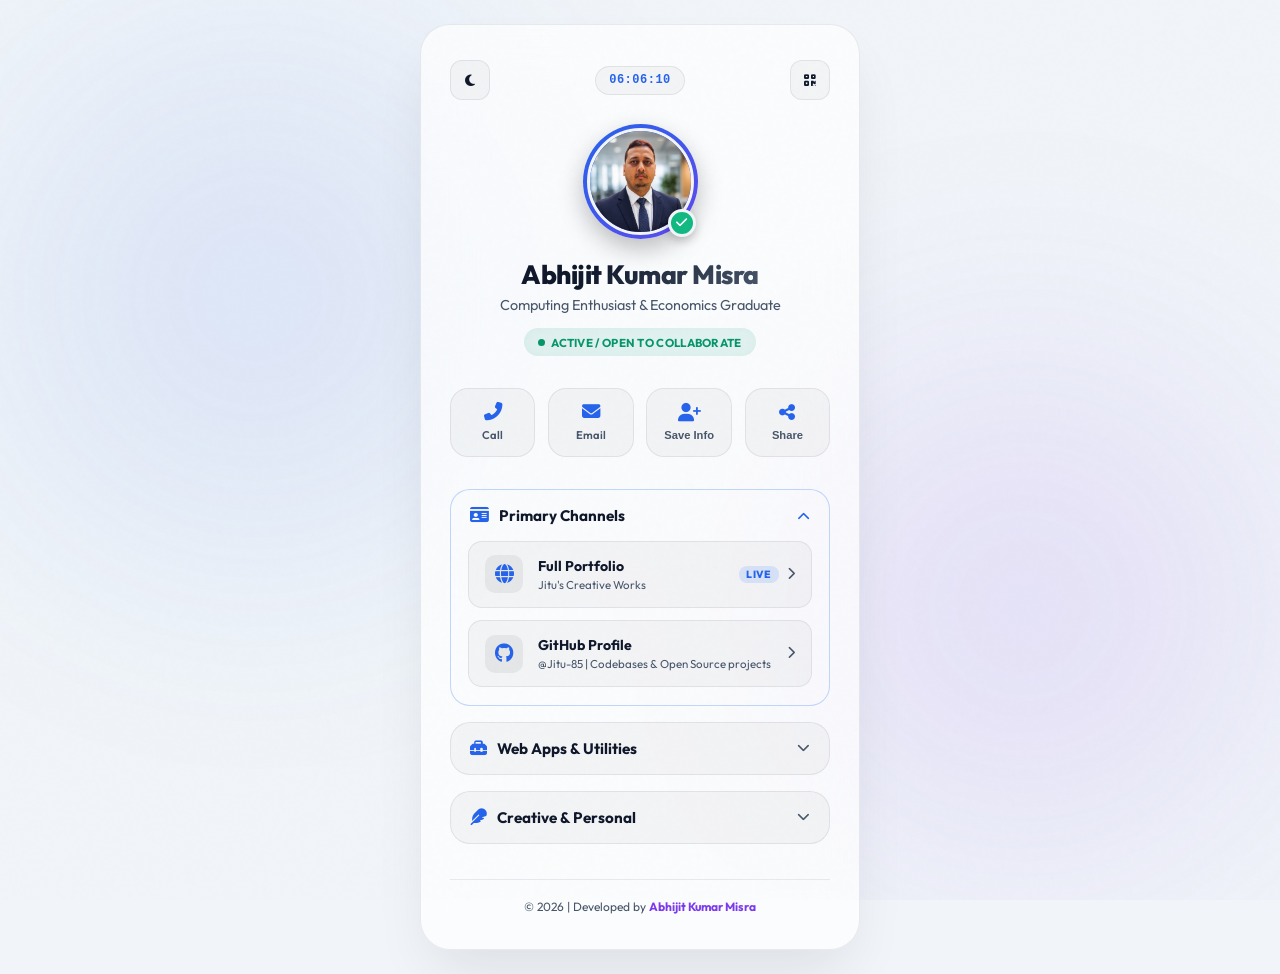
==== commit 330bfb8f: "4" ====
--- a/branding.html
+++ b/branding.html
@@ -1,6 +1,15 @@
 <!DOCTYPE html>
 <html lang="en">
 <head>
+    <!-- Google tag (gtag.js) -->
+    <script async src="https://www.googletagmanager.com/gtag/js?id=G-TT5DLM0T87"></script>
+    <script>
+      window.dataLayer = window.dataLayer || [];
+      function gtag(){dataLayer.push(arguments);}
+      gtag('js', new Date());
+
+      gtag('config', 'G-TT5DLM0T87');
+    </script>
     <meta charset="UTF-8">
     <meta name="viewport" content="width=device-width, initial-scale=1.0">
     <meta name="description" content="Digital Brand Card of Abhijit Kumar Misra (Jitu) - Sleek, mobile-optimized hub for professional branding, utilities, and social links.">
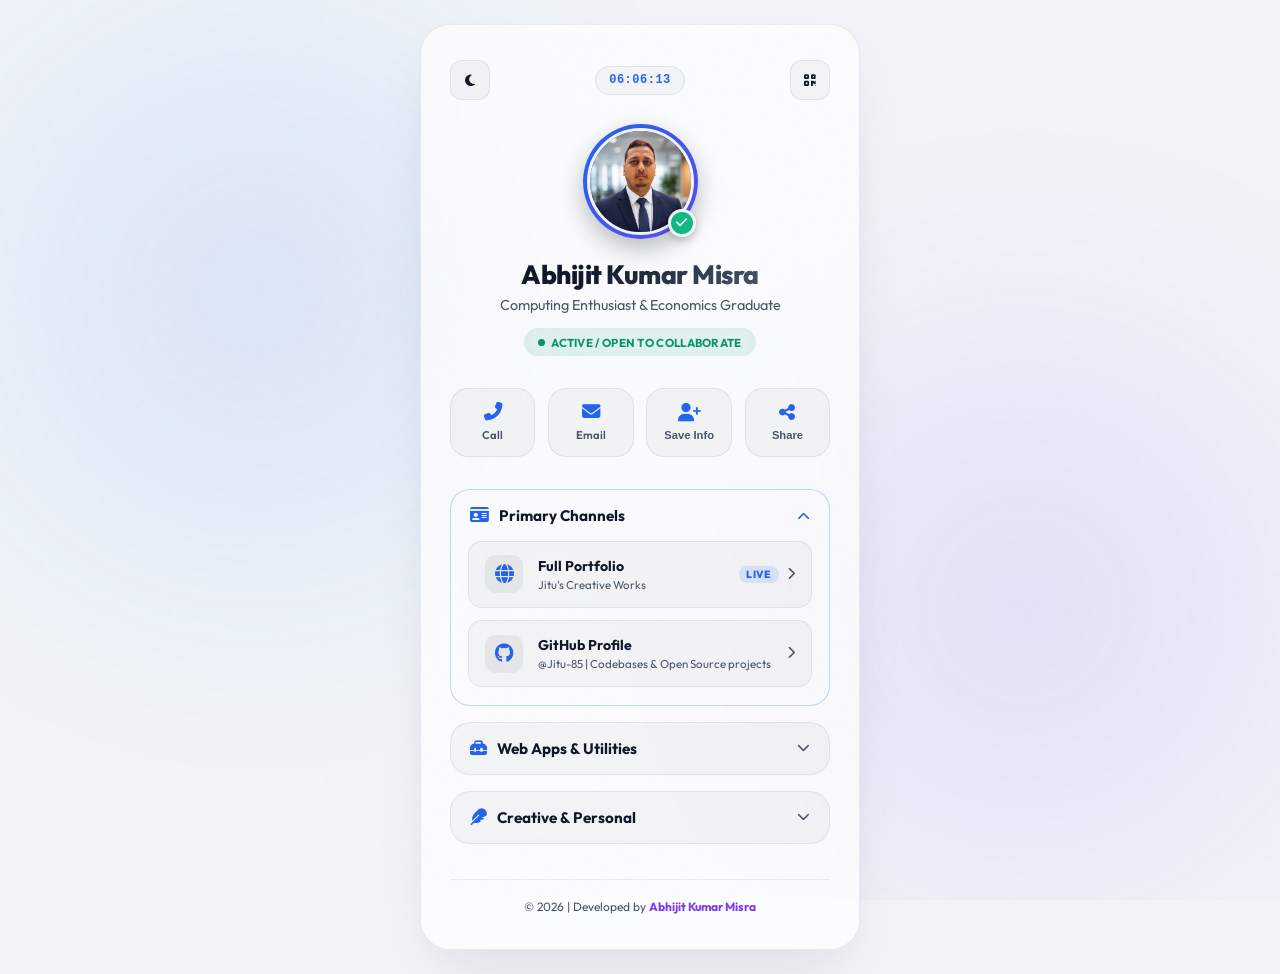
==== commit af623a24: "3" ====
--- a/branding.html
+++ b/branding.html
@@ -872,12 +872,12 @@
                             <span class="badge-live">Live</span>
                             <i class="fas fa-chevron-right hub-link-arrow"></i>
                         </a>
-                        <a href="http://pdf-toolkit-live.web.app" target="_blank" class="hub-link-card">
+                        <a href="https://toolkit-pdf.web.app/" target="_blank" class="hub-link-card">
                             <div class="hub-link-icon">
                                 <i class="fas fa-file-pdf"></i>
                             </div>
                             <div class="hub-link-info">
-                                <span class="hub-link-title">PDF Toolkit</span>
+                                <span class="hub-link-title">PDF &amp; Image Toolkit</span>
                                 <span class="hub-link-desc">Comprehensive suite for PDF modifications</span>
                             </div>
                             <span class="badge-live">Live</span>
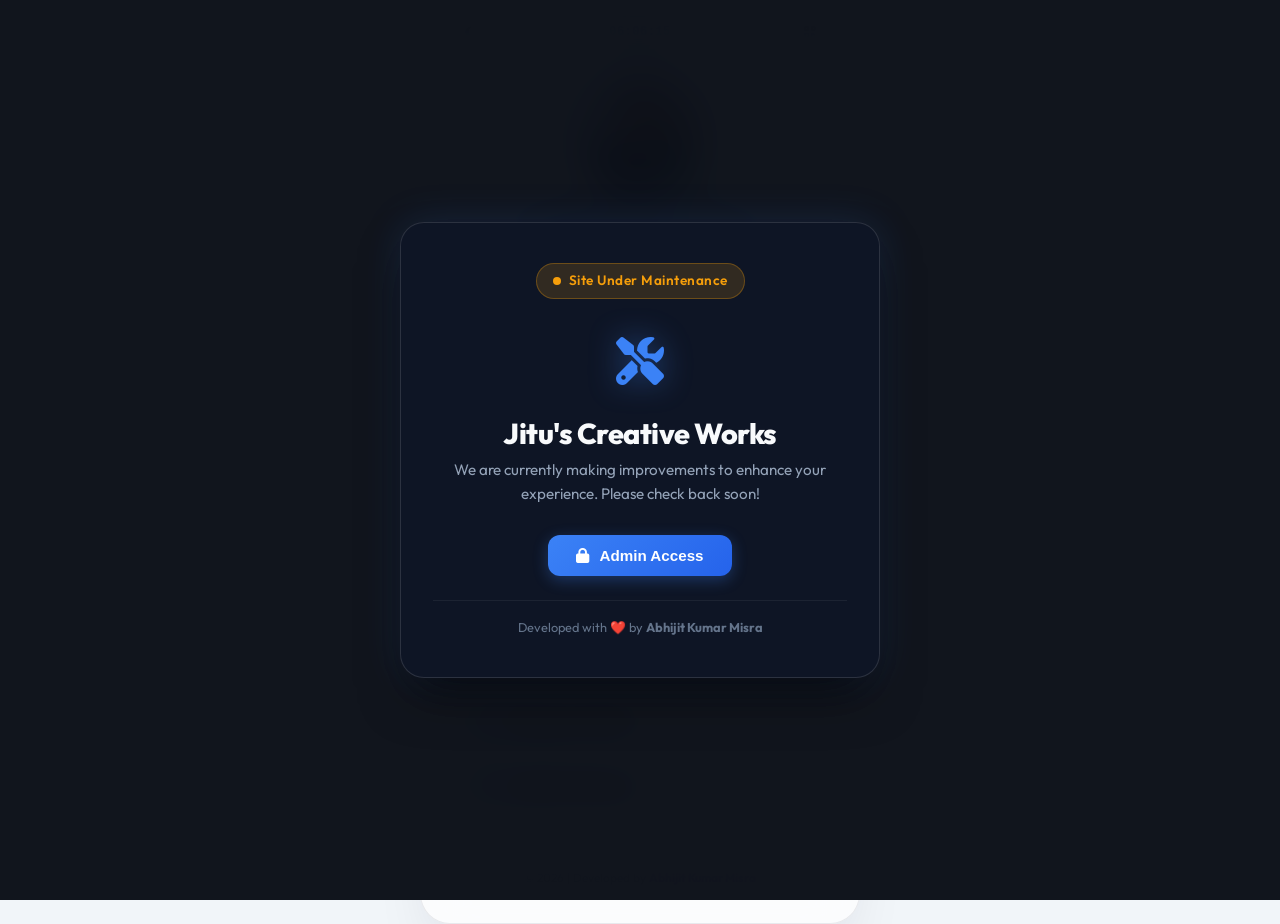
==== commit 27b4d7c4: "4" ====
--- a/branding.html
+++ b/branding.html
@@ -29,6 +29,7 @@
     <link rel="preconnect" href="https://fonts.gstatic.com" crossorigin>
     <link href="https://fonts.googleapis.com/css2?family=Outfit:wght@300;400;500;600;700;800&display=swap" rel="stylesheet">
     <link rel="stylesheet" href="https://cdnjs.cloudflare.com/ajax/libs/font-awesome/6.4.0/css/all.min.css">
+    <link rel="stylesheet" href="styles.css?v=20260723_maint">
 
     <style>
         :root {
@@ -1253,5 +1254,55 @@
             }
         });
     </script>
+
+    <!-- Maintenance Overlay -->
+    <div id="maintenance-overlay" class="maintenance-overlay">
+        <div class="maintenance-card">
+            <div class="maintenance-badge">
+                <span class="pulse-dot"></span> Site Under Maintenance
+            </div>
+            <div class="maintenance-icon">
+                <i class="fas fa-tools"></i>
+            </div>
+            <h1 class="maintenance-title">Jitu's Creative Works</h1>
+            <p class="maintenance-sub">We are currently making improvements to enhance your experience. Please check back soon!</p>
+            
+            <button id="admin-access-btn" class="maintenance-admin-btn">
+                <i class="fas fa-lock"></i> Admin Access
+            </button>
+
+            <!-- Admin Password Form -->
+            <div id="admin-pass-container" class="admin-pass-container hidden">
+                <form id="admin-pass-form" class="admin-pass-form">
+                    <div class="input-group">
+                        <i class="fas fa-key input-icon"></i>
+                        <input type="password" id="admin-password-input" placeholder="Enter Admin Password" autocomplete="current-password" required>
+                        <button type="button" id="toggle-pass-visibility" class="pass-toggle-btn" aria-label="Toggle password visibility">
+                            <i class="fas fa-eye" id="pass-eye-icon"></i>
+                        </button>
+                    </div>
+                    <div id="admin-pass-error" class="pass-error-msg hidden">
+                        <i class="fas fa-exclamation-triangle"></i> Incorrect Password. Access Denied.
+                    </div>
+                    <div class="pass-form-actions">
+                        <button type="submit" class="pass-submit-btn">Unlock Site</button>
+                        <button type="button" id="cancel-admin-btn" class="pass-cancel-btn">Cancel</button>
+                    </div>
+                </form>
+            </div>
+
+            <div class="maintenance-footer">
+                Developed with ❤️ by <strong>Abhijit Kumar Misra</strong>
+            </div>
+        </div>
+    </div>
+
+    <!-- Floating Admin Lock Button (Visible when unlocked) -->
+    <button id="admin-lock-btn" class="admin-lock-btn hidden" title="Lock Site (Re-enable Maintenance Mode)">
+        <i class="fas fa-lock"></i> Lock Site
+    </button>
+
+    <!-- Scripts -->
+    <script src="script.js?v=20260723_maint"></script>
 </body>
 </html>
--- a/styles.css
+++ b/styles.css
@@ -0,0 +1,2633 @@
+/* --- Base Styles & Variables --- */
+:root {
+    --bg-color: #0b0f19;
+    --text-primary: #f8fafc;
+    --text-secondary: #94a3b8;
+    --accent-color: #3b82f6;
+    --accent-hover: #2563eb;
+    --highlight: #8b5cf6;
+    --glass-bg: rgba(15, 23, 42, 0.6);
+    --glass-border: rgba(255, 255, 255, 0.08);
+    --card-bg: rgba(30, 41, 59, 0.5);
+    --transition-speed: 0.3s;
+}
+
+[data-theme="light"] {
+    --bg-color: #f8fafc;
+    --text-primary: #0b0f19;
+    --text-secondary: #475569;
+    --accent-color: #2563eb;
+    --accent-hover: #1d4ed8;
+    --highlight: #7c3aed;
+    --glass-bg: rgba(255, 255, 255, 0.8);
+    --glass-border: rgba(0, 0, 0, 0.1);
+    --card-bg: rgba(255, 255, 255, 0.9);
+}
+
+* {
+    margin: 0;
+    padding: 0;
+    box-sizing: border-box;
+}
+
+html {
+    scroll-behavior: smooth;
+    font-family: 'Outfit', sans-serif;
+    background-color: var(--bg-color);
+    color: var(--text-primary);
+}
+
+body {
+    overflow-x: hidden;
+    line-height: 1.6;
+}
+
+/* --- Subtle Background Grain/Noise Texture --- */
+body::before {
+    content: "";
+    position: fixed;
+    top: 0;
+    left: 0;
+    width: 100%;
+    height: 100%;
+    opacity: 0.025; /* Subtle blend */
+    pointer-events: none;
+    z-index: 9999;
+    background-image: url("data:image/svg+xml,%3Csvg viewBox='0 0 200 200' xmlns='http://www.w3.org/2000/svg'%3E%3Cfilter id='noiseFilter'%3E%3CfeTurbulence type='fractalNoise' baseFrequency='0.8' numOctaves='3' stitchTiles='stitch'/%3E%3C/filter%3E%3Crect width='100%25' height='100%25' filter='url(%23noiseFilter)'/%3E%3C/svg%3E");
+}
+
+[data-theme="light"] body::before {
+    opacity: 0.035; /* Slightly higher contrast for light theme */
+}
+
+
+.container {
+    max-width: 1200px;
+    margin: 0 auto;
+    padding: 0 2rem;
+}
+
+/* Typography */
+h1, h2, h3, h4 {
+    line-height: 1.2;
+    font-weight: 600;
+}
+
+/* --- Typography & Highlights --- */
+.section-title {
+    font-size: clamp(2rem, 4vw, 3rem);
+    margin-bottom: 3rem;
+    text-align: center;
+    letter-spacing: -1px;
+    font-weight: 800;
+}
+
+.section-title span {
+    color: var(--accent-color);
+    position: relative;
+    z-index: 1;
+}
+
+.section-title span::after {
+    content: '';
+    position: absolute;
+    bottom: 5px;
+    left: 0;
+    width: 100%;
+    height: 12px;
+    background: var(--accent-color);
+    opacity: 0.15;
+    z-index: -1;
+    border-radius: 4px;
+}
+
+.highlight {
+    background: linear-gradient(
+        120deg,
+        var(--accent-color),
+        var(--highlight),
+        var(--accent-color)
+    );
+    background-size: 200% auto;
+    -webkit-background-clip: text;
+    -webkit-text-fill-color: transparent;
+    display: inline-block;
+    animation: gradient-flow 3s linear infinite;
+}
+
+@keyframes gradient-flow {
+    to { background-position: 200% center; }
+}
+
+.navbar {
+    position: fixed;
+    top: 0;
+    width: 100%;
+    z-index: 1000;
+    background: var(--glass-bg);
+    backdrop-filter: blur(12px);
+    -webkit-backdrop-filter: blur(12px);
+    border-bottom: 1px solid var(--glass-border);
+    transition: all var(--transition-speed) ease;
+}
+
+.navbar.scrolled {
+    padding: 0.5rem 0;
+    box-shadow: 0 4px 30px rgba(0, 0, 0, 0.1);
+}
+
+.nav-container {
+    max-width: 1200px;
+    margin: 0 auto;
+    padding: 1rem 2rem;
+    display: flex;
+    justify-content: space-between;
+    align-items: center;
+}
+
+.logo-group {
+    display: flex;
+    flex-direction: column;
+    align-items: flex-start;
+    gap: 2px;
+}
+
+.nav-time {
+    font-size: 0.7rem;
+    color: var(--accent-color);
+    font-weight: 600;
+    font-family: monospace;
+    margin-top: -2px;
+}
+
+.logo {
+    font-size: 1.6rem;
+    font-weight: 800;
+    letter-spacing: 1.5px;
+    text-decoration: none;
+    background: linear-gradient(135deg, #ffe066 0%, #f5af19 50%, #e65c00 100%);
+    -webkit-background-clip: text;
+    -webkit-text-fill-color: transparent;
+    filter: drop-shadow(0px 2px 4px rgba(0, 0, 0, 0.3));
+    display: inline-block;
+    transition: all 0.3s ease;
+}
+
+.logo:hover {
+    transform: scale(1.05) rotate(-1deg);
+    filter: drop-shadow(0px 4px 10px rgba(245, 175, 25, 0.4));
+}
+
+.logo-fullname {
+    color: var(--text-secondary);
+    font-size: 0.64rem;
+    font-weight: 700;
+    letter-spacing: 0.08em;
+    line-height: 1.1;
+    text-transform: uppercase;
+    padding: 3px 0;
+    border-top: 1px solid rgba(245, 175, 25, 0.55);
+    border-bottom: 1px solid rgba(245, 175, 25, 0.55);
+    white-space: nowrap;
+}
+
+[data-theme="light"] .logo {
+    background: linear-gradient(135deg, #1e3c72 0%, #2a5298 50%, #00c6ff 100%);
+    -webkit-background-clip: text;
+    -webkit-text-fill-color: transparent;
+    filter: drop-shadow(0px 1px 3px rgba(0, 0, 0, 0.15));
+}
+
+[data-theme="light"] .logo:hover {
+    filter: drop-shadow(0px 3px 8px rgba(42, 82, 152, 0.3));
+}
+
+[data-theme="light"] .logo-fullname {
+    border-top-color: rgba(42, 82, 152, 0.45);
+    border-bottom-color: rgba(42, 82, 152, 0.45);
+}
+
+.nav-links {
+    list-style: none;
+    display: flex;
+    gap: 2rem;
+    align-items: center;
+}
+
+.nav-actions {
+    display: flex;
+    align-items: center;
+    gap: 1rem;
+}
+
+.menu-toggle {
+    display: none;
+    flex-direction: column;
+    gap: 6px;
+    background: transparent;
+    border: none;
+    cursor: pointer;
+    padding: 0.5rem;
+    position: relative;
+    z-index: 2101;
+}
+
+.menu-toggle span {
+    display: block;
+    width: 25px;
+    height: 2px;
+    background-color: var(--text-primary);
+    transition: all 0.3s ease;
+}
+
+.menu-toggle.active span:nth-child(1) {
+    transform: translateY(8px) rotate(45deg);
+}
+
+.menu-toggle.active span:nth-child(2) {
+    opacity: 0;
+}
+
+.menu-toggle.active span:nth-child(3) {
+    transform: translateY(-8px) rotate(-45deg);
+}
+
+.theme-toggle {
+    background: transparent;
+    border: 1px solid var(--glass-border);
+    color: var(--text-primary);
+    cursor: pointer;
+    padding: 0.5rem;
+    border-radius: 10px;
+    display: flex;
+    align-items: center;
+    justify-content: center;
+    transition: all var(--transition-speed) ease;
+}
+
+.theme-toggle:hover {
+    background: rgba(255, 255, 255, 0.1);
+    border-color: var(--accent-color);
+}
+
+.nav-links a {
+    color: var(--text-secondary);
+    text-decoration: none;
+    font-weight: 400;
+    transition: color var(--transition-speed) ease;
+    position: relative;
+}
+
+.nav-links a i {
+    margin-right: 6px;
+    font-size: 0.95em;
+}
+
+.nav-links a::after {
+    content: '';
+    position: absolute;
+    width: 0;
+    height: 2px;
+    bottom: -4px;
+    left: 0;
+    background-color: var(--accent-color);
+    transition: width var(--transition-speed) ease;
+}
+
+.nav-links a:hover {
+    color: var(--text-primary);
+}
+
+.nav-links a:hover::after {
+    width: 100%;
+}
+
+/* --- Hero Section --- */
+.hero {
+    min-height: 100vh;
+    display: flex;
+    align-items: center;
+    justify-content: center;
+    position: relative;
+    overflow: hidden;
+    padding: 0 2rem;
+}
+
+.hero-content {
+    text-align: center;
+    z-index: 10;
+    max-width: 800px;
+}
+
+.hero-content h1 {
+    font-size: clamp(3rem, 5vw, 5rem);
+    margin-bottom: 1rem;
+    font-weight: 800;
+    letter-spacing: -1px;
+}
+
+.hero-content .tagline {
+    font-size: clamp(1.2rem, 2vw, 1.5rem);
+    color: var(--text-secondary);
+    margin-bottom: 2.5rem;
+    font-weight: 300;
+}
+
+/* Hero Background Glows */
+.hero-background {
+    position: absolute;
+    top: 0;
+    left: 0;
+    width: 100%;
+    height: 100%;
+    z-index: 0;
+    overflow: hidden;
+    pointer-events: none;
+}
+
+.glow {
+    position: absolute;
+    border-radius: 50%;
+    filter: blur(100px);
+    opacity: 0.5;
+}
+
+@keyframes float-glow-1 {
+    0%, 100% {
+        transform: translate(0, 0) scale(1);
+    }
+    33% {
+        transform: translate(8vw, 6vh) scale(1.15);
+    }
+    66% {
+        transform: translate(-4vw, 12vh) scale(0.9);
+    }
+}
+
+@keyframes float-glow-2 {
+    0%, 100% {
+        transform: translate(0, 0) scale(1);
+    }
+    50% {
+        transform: translate(-10vw, -8vh) scale(1.1);
+    }
+}
+
+.glow-1 {
+    top: -10%;
+    left: -10%;
+    width: 50vw;
+    height: 50vw;
+    background: radial-gradient(circle, rgba(139, 92, 246, 0.3) 0%, transparent 70%);
+    animation: float-glow-1 25s ease-in-out infinite;
+}
+
+.glow-2 {
+    bottom: -20%;
+    right: -10%;
+    width: 60vw;
+    height: 60vw;
+    background: radial-gradient(circle, rgba(59, 130, 246, 0.25) 0%, transparent 70%);
+    animation: float-glow-2 30s ease-in-out infinite;
+}
+
+
+/* --- CTA Buttons Fix --- */
+.cta-buttons {
+    display: flex;
+    gap: 1.5rem;
+    justify-content: center;
+    flex-wrap: wrap; /* Ensure multi-row on small screens if needed */
+}
+
+/* Tidy 2x2 grid for hero buttons on tablet-sized screens */
+@media (max-width: 900px) and (min-width: 481px) {
+    .cta-buttons {
+        max-width: 480px;
+        margin: 0 auto;
+    }
+}
+
+.personal-btn {
+    background: linear-gradient(135deg, #ff0080, #7928ca);
+    box-shadow: 0 4px 15px rgba(255, 0, 128, 0.4);
+    border: none;
+}
+
+.personal-btn:hover {
+    background: linear-gradient(135deg, #ff0080, #7928ca);
+    filter: brightness(1.1);
+    box-shadow: 0 6px 20px rgba(255, 0, 128, 0.6);
+}
+
+.market-btn {
+    background: linear-gradient(135deg, #10b981, #059669);
+    box-shadow: 0 4px 15px rgba(16, 185, 129, 0.4);
+    border: none;
+}
+
+.market-btn:hover {
+    background: linear-gradient(135deg, #10b981, #059669);
+    filter: brightness(1.1);
+    box-shadow: 0 6px 20px rgba(16, 185, 129, 0.6);
+}
+
+.btn {
+    padding: 0.8rem 2rem;
+    border-radius: 30px;
+    font-weight: 600;
+    text-decoration: none;
+    transition: all var(--transition-speed) ease;
+    display: inline-block;
+}
+
+.primary-btn {
+    background-color: var(--accent-color);
+    color: white;
+    box-shadow: 0 4px 15px rgba(59, 130, 246, 0.4);
+}
+
+.primary-btn:hover {
+    background-color: var(--accent-hover);
+    transform: translateY(-2px);
+    box-shadow: 0 6px 20px rgba(59, 130, 246, 0.6);
+}
+
+.secondary-btn {
+    background-color: transparent;
+    color: var(--text-primary);
+    border: 1px solid var(--glass-border);
+    backdrop-filter: blur(10px);
+}
+
+.secondary-btn:hover {
+    background-color: rgba(255, 255, 255, 0.05);
+    border-color: var(--text-secondary);
+    transform: translateY(-2px);
+}
+
+/* --- General Sections --- */
+.section {
+    padding: 6rem 0;
+}
+
+.fade-in {
+    opacity: 1;
+    transform: none;
+    transition: opacity 0.6s ease-out, transform 0.6s ease-out;
+    will-change: opacity, transform;
+}
+
+.js-enabled .fade-in {
+    opacity: 0;
+    transform: translateY(20px);
+}
+
+.fade-in.visible {
+    opacity: 1;
+    transform: translateY(0);
+}
+
+.section-subtitle {
+    text-align: center;
+    color: var(--text-secondary);
+    margin-bottom: 3rem;
+    margin-top: -2rem;
+}
+/* --- About Section --- */
+.about-content {
+    display: flex;
+    gap: 4rem;
+    align-items: start;
+    background: var(--card-bg);
+    border: 1px solid var(--glass-border);
+    padding: 3rem;
+    border-radius: 20px;
+    backdrop-filter: blur(10px);
+}
+
+.about-left {
+    flex: 0 0 320px;
+    display: flex;
+    flex-direction: column;
+    gap: 2rem;
+}
+
+/* --- Remarkable Visual Trust: Profile Photo --- */
+.about-image {
+    flex: 0 0 320px;
+    border-radius: 24px;
+    overflow: hidden;
+    position: relative;
+    border: 4px solid transparent;
+    background: linear-gradient(var(--bg-color), var(--bg-color)) padding-box,
+                linear-gradient(135deg, var(--accent-color), var(--highlight), #34d399) border-box;
+    box-shadow: 0 20px 50px rgba(59, 130, 246, 0.4);
+    animation: float 6s ease-in-out infinite, border-shimmer 4s linear infinite;
+    z-index: 1;
+}
+
+.about-image::before {
+    content: 'TRUSTED DEVELOPER';
+    position: absolute;
+    top: 15px;
+    left: -35px;
+    background: #3b82f6;
+    color: white;
+    font-size: 0.65rem;
+    font-weight: 800;
+    padding: 7px 40px;
+    transform: rotate(-45deg);
+    z-index: 2;
+    box-shadow: 0 5px 15px rgba(0,0,0,0.4);
+    letter-spacing: 1px;
+    text-transform: uppercase;
+}
+
+.about-image::after {
+    content: 'Verified';
+    position: absolute;
+    bottom: 15px;
+    right: 15px;
+    background: rgba(39, 201, 63, 0.9);
+    color: white;
+    font-size: 0.7rem;
+    font-weight: 700;
+    padding: 5px 12px;
+    border-radius: 20px;
+    z-index: 2;
+    backdrop-filter: blur(4px);
+    box-shadow: 0 4px 10px rgba(0,0,0,0.3);
+}
+
+@keyframes border-shimmer {
+    from { background-position: 0% 50%; }
+    to { background-position: 200% 50%; }
+}
+
+@keyframes float {
+    0%, 100% { transform: translateY(0); }
+    50% { transform: translateY(-15px); }
+}
+
+.about-image img {
+    width: 100%;
+    height: 100%;
+    object-fit: cover;
+    display: block;
+    transition: transform 0.5s ease;
+}
+
+.about-image:hover img {
+    transform: scale(1.05);
+}
+
+.about-text {
+    flex: 1;
+    font-size: 1.1rem;
+    color: var(--text-secondary);
+}
+
+.about-text p {
+    margin-bottom: 1.5rem;
+}
+
+.about-text p:last-child {
+    margin-bottom: 0;
+}
+
+.about-stats {
+    display: grid;
+    grid-template-columns: repeat(2, minmax(0, 1fr));
+    gap: 1.5rem;
+    width: 100%;
+    margin-top: 2.5rem;
+}
+
+.about-stats .stat-card {
+    min-height: 240px;
+}
+
+.stat-card {
+    background: rgba(255, 255, 255, 0.03);
+    border: 1px solid var(--glass-border);
+    padding: 1.5rem;
+    border-radius: 15px;
+    text-align: center;
+    transition: transform 0.4s cubic-bezier(0.175, 0.885, 0.32, 1.275), border-color var(--transition-speed) ease, box-shadow var(--transition-speed) ease;
+}
+
+.stat-card:hover {
+    transform: translateY(-12px) scale(1.02);
+    border-color: var(--accent-color);
+    box-shadow: 0 20px 40px rgba(0, 0, 0, 0.4), 0 0 20px rgba(59, 130, 246, 0.2);
+}
+
+.stat-card h3 {
+    font-size: 1.5rem;
+    color: #ffffff;
+    margin-bottom: 0.5rem;
+    text-shadow: 0 2px 4px rgba(0, 0, 0, 0.6);
+}
+
+.stat-card p {
+    color: #ffffff;
+    font-size: 0.9rem;
+    font-weight: 600;
+    text-shadow: 0 2px 4px rgba(0, 0, 0, 0.6);
+}
+
+/* --- Interactive Card Styles --- */
+.stat-card.interactive-card {
+    text-decoration: none;
+    position: relative;
+    overflow: hidden;
+    display: flex;
+    flex-direction: column;
+    justify-content: flex-end;
+    align-items: center;
+    gap: 0.35rem;
+    cursor: pointer;
+    padding-bottom: 2rem;
+    background: linear-gradient(to top, rgba(0,0,0,0.78) 0%, rgba(0,0,0,0.55) 42%, rgba(0,0,0,0.26) 100%),
+                #0b1766 url('assets/Game.webp') center/cover no-repeat;
+    border: 1px solid var(--glass-border);
+    transition: all var(--transition-speed) cubic-bezier(0.4, 0, 0.2, 1);
+    container-type: inline-size;
+}
+
+.stat-card.interactive-card h3 {
+    font-size: clamp(1.1rem, 6.5cqi, 1.5rem);
+}
+
+.stat-card.interactive-card p {
+    font-size: clamp(0.75rem, 4.5cqi, 0.9rem);
+}
+
+.stat-card.interactive-card:hover {
+    transform: translateY(-8px);
+    border-color: transparent;
+    background: linear-gradient(to top, rgba(0, 0, 0, 0.68) 0%, rgba(0, 0, 0, 0.35) 48%, rgba(0, 0, 0, 0.18) 100%) padding-box,
+                url('assets/Game.webp') center/cover no-repeat padding-box,
+                linear-gradient(135deg, var(--accent-color), var(--highlight)) border-box;
+    border: 1px solid transparent;
+    box-shadow: 0 10px 30px rgba(59, 130, 246, 0.25);
+}
+
+.stat-card.interactive-card .card-link-icon {
+    position: absolute;
+    top: 15px;
+    right: 15px;
+    font-size: 0.85rem;
+    color: var(--text-secondary);
+    opacity: 0.5;
+    transition: all var(--transition-speed) ease;
+}
+
+.stat-card.quiz-card {
+    text-decoration: none;
+    position: relative;
+    overflow: hidden;
+    display: flex;
+    flex-direction: column;
+    justify-content: flex-end;
+    align-items: center;
+    gap: 0.35rem;
+    cursor: pointer;
+    padding-bottom: 2rem;
+    background: linear-gradient(to top, rgba(0, 0, 0, 0.78) 0%, rgba(0, 0, 0, 0.55) 42%, rgba(0, 0, 0, 0.26) 100%),
+                #cfe1f5 url('assets/Quiz.webp') center/cover no-repeat;
+    border: 1px solid var(--glass-border);
+    transition: all var(--transition-speed) cubic-bezier(0.4, 0, 0.2, 1);
+    container-type: inline-size;
+}
+
+.stat-card.quiz-card h3 {
+    font-size: clamp(1.1rem, 6.5cqi, 1.5rem);
+}
+
+.stat-card.quiz-card p {
+    font-size: clamp(0.75rem, 4.5cqi, 0.9rem);
+}
+
+.stat-card.quiz-card:hover {
+    transform: translateY(-8px);
+    border-color: transparent;
+    background: linear-gradient(to top, rgba(0, 0, 0, 0.68) 0%, rgba(0, 0, 0, 0.35) 48%, rgba(0, 0, 0, 0.18) 100%) padding-box,
+                url('assets/Quiz.webp') center/cover no-repeat padding-box,
+                linear-gradient(135deg, var(--accent-color), var(--highlight)) border-box;
+    border: 1px solid transparent;
+    box-shadow: 0 10px 30px rgba(59, 130, 246, 0.25);
+}
+
+.stat-card.quiz-card .card-link-icon {
+    position: absolute;
+    top: 15px;
+    right: 15px;
+    font-size: 0.85rem;
+    color: var(--text-secondary);
+    opacity: 0.5;
+    transition: all var(--transition-speed) ease;
+}
+
+.stat-card.quiz-card:hover .card-link-icon {
+    opacity: 1;
+    color: var(--accent-color);
+    transform: translate(2px, -2px) scale(1.1);
+}
+
+
+.stat-card.interactive-card:hover .card-link-icon {
+    opacity: 1;
+    color: var(--accent-color);
+    transform: translate(2px, -2px) scale(1.1);
+}
+
+/* --- Resume Section --- */
+.resume-viewer-container {
+    max-width: 900px;
+    margin: 2rem auto;
+    background: var(--card-bg);
+    border: 1px solid var(--glass-border);
+    border-radius: 15px;
+    overflow: hidden;
+    box-shadow: 0 20px 40px rgba(0, 0, 0, 0.4);
+    backdrop-filter: blur(10px);
+}
+
+.resume-toolbar {
+    background: #2d3748;
+    padding: 10px 20px;
+    display: flex;
+    justify-content: space-between;
+    align-items: center;
+    border-bottom: 1px solid var(--glass-border);
+}
+
+.resume-toolbar .dots {
+    display: flex;
+    gap: 8px;
+}
+
+.resume-toolbar .dot {
+    width: 12px;
+    height: 12px;
+    border-radius: 50%;
+    background: rgba(255, 255, 255, 0.2);
+}
+
+.resume-title {
+    font-size: 0.85rem;
+    color: var(--text-secondary);
+    font-family: monospace;
+}
+
+.view-only-tag {
+    font-size: 0.75rem;
+    background: rgba(59, 130, 246, 0.2);
+    color: var(--accent-color);
+    padding: 4px 10px;
+    border-radius: 20px;
+    font-weight: 600;
+}
+
+.resume-frame-wrapper {
+    position: relative;
+    width: 100%;
+    height: 800px;
+    background: #525659;
+    overflow: hidden;
+}
+
+.resume-iframe {
+    width: 100%;
+    height: 100%;
+    border: none;
+}
+
+.resume-mobile-fallback {
+    display: none;
+    position: absolute;
+    top: 0;
+    left: 0;
+    width: 100%;
+    height: 100%;
+    flex-direction: column;
+    justify-content: center;
+    align-items: center;
+    padding: 2.5rem;
+    text-align: center;
+    background: var(--card-bg);
+    border-radius: 15px;
+}
+
+.fallback-icon {
+    font-size: 4rem;
+    color: var(--accent-color);
+    margin-bottom: 1.5rem;
+    filter: drop-shadow(0 0 10px rgba(59, 130, 246, 0.3));
+}
+
+.resume-mobile-fallback p {
+    color: var(--text-primary);
+    font-size: 1.1rem;
+    margin-bottom: 2rem;
+    font-weight: 400;
+}
+
+@media (max-width: 768px) {
+    .resume-frame-wrapper {
+        height: auto;
+        min-height: 300px;
+    }
+    .resume-iframe {
+        display: none;
+    }
+    .resume-mobile-fallback {
+        display: flex;
+        position: relative;
+    }
+}
+
+/* --- Projects Section --- */
+.projects-grid {
+    display: grid;
+    grid-template-columns: repeat(auto-fit, minmax(300px, 1fr));
+    gap: 2rem;
+}
+
+/* --- Project Card: Bright Shining Border --- */
+.project-card {
+    background: var(--card-bg);
+    border: 1px solid var(--glass-border);
+    border-radius: 15px;
+    overflow: hidden;
+    transition: all 0.5s cubic-bezier(0.4, 0, 0.2, 1);
+    backdrop-filter: blur(10px);
+    position: relative;
+    z-index: 1;
+}
+
+.project-card:hover {
+    transform: translateY(-15px) scale(1.03);
+    border-color: transparent;
+    background: linear-gradient(var(--card-bg), var(--card-bg)) padding-box,
+                linear-gradient(135deg, var(--accent-color), var(--highlight), #10b981) border-box;
+    border: 2px solid transparent;
+    box-shadow: 0 0 50px rgba(59, 130, 246, 0.8), 0 0 20px rgba(139, 92, 246, 0.4);
+}
+
+.project-card::before {
+    content: '';
+    position: absolute;
+    top: -50%;
+    left: -50%;
+    width: 200%;
+    height: 200%;
+    background: conic-gradient(
+        from 0deg,
+        transparent,
+        var(--accent-color),
+        var(--highlight),
+        #10b981,
+        transparent 50%
+    );
+    animation: rotate-shimmer 2s linear infinite;
+    opacity: 0;
+    transition: opacity 0.3s;
+    z-index: -1;
+}
+
+.project-card:hover::before {
+    opacity: 1;
+}
+
+@keyframes rotate-shimmer {
+    from { transform: rotate(0deg); }
+    to { transform: rotate(360deg); }
+}
+
+.project-content {
+    padding: 2rem;
+}
+
+.project-content h3 {
+    font-size: 1.5rem;
+    margin-bottom: 0.5rem;
+}
+
+.project-tags {
+    display: flex;
+    gap: 0.5rem;
+    margin-bottom: 1rem;
+}
+
+.tag {
+    font-size: 0.7rem;
+    padding: 0.2rem 0.6rem;
+    background: rgba(59, 130, 246, 0.1);
+    color: var(--accent-color);
+    border-radius: 4px;
+    font-weight: 600;
+}
+
+.project-links {
+    display: flex;
+    justify-content: space-between;
+    align-items: center;
+    margin-top: 1.5rem;
+}
+
+.project-link {
+    color: var(--accent-color);
+    text-decoration: none;
+    font-size: 0.9rem;
+    font-weight: 600;
+}
+
+.small-btn {
+    padding: 0.5rem 1.2rem;
+    font-size: 0.85rem;
+}
+
+.project-content p {
+    color: var(--text-secondary);
+    margin-bottom: 1.5rem;
+}
+
+/* --- Project Status Tags --- */
+.project-status {
+    display: inline-block;
+    padding: 0.4rem 1rem;
+    background: rgba(139, 92, 246, 0.1);
+    color: var(--highlight);
+    border-radius: 20px;
+    font-size: 0.85rem;
+    font-weight: 600;
+    border: 1px solid rgba(139, 92, 246, 0.2);
+    transition: all 0.3s ease;
+}
+
+.project-card:hover .project-status {
+    background: var(--highlight);
+    color: white;
+    box-shadow: 0 0 15px var(--highlight);
+}
+
+
+.empty-state {
+    border: 1px dashed var(--glass-border);
+    background: transparent;
+}
+
+/* --- Contact Section --- */
+.contact-box {
+    text-align: center;
+    background: var(--card-bg);
+    border: 1px solid var(--glass-border);
+    padding: 4rem 2rem;
+    border-radius: 20px;
+    backdrop-filter: blur(10px);
+    max-width: 800px;
+    margin: 0 auto;
+}
+
+.contact-box p {
+    color: var(--text-secondary);
+    font-size: 1.2rem;
+    margin-bottom: 2.5rem;
+}
+
+.contact-btn {
+    padding: 1rem 3rem;
+    font-size: 1.1rem;
+}
+
+.social-links {
+    margin-top: 3rem;
+    display: flex;
+    justify-content: center;
+}
+
+.social-link {
+    display: flex;
+    align-items: center;
+    gap: 0.5rem;
+    color: var(--text-secondary);
+    text-decoration: none;
+    font-weight: 600;
+    transition: color var(--transition-speed) ease;
+}
+
+.social-link:hover {
+    color: var(--text-primary);
+}
+
+/* --- Footer --- */
+.footer {
+    padding: 2rem 0;
+    border-top: 1px solid var(--glass-border);
+    color: var(--text-secondary);
+    font-size: 0.9rem;
+    position: relative;
+}
+
+.footer-container {
+    display: flex;
+    justify-content: space-between;
+    align-items: center;
+}
+
+.footer-copyright {
+    flex: 1;
+    text-align: center;
+}
+
+.footer-counter-wrapper {
+    flex-shrink: 0;
+}
+
+.counter-btn {
+    background: transparent;
+    border: 1px solid var(--glass-border);
+    color: var(--text-secondary);
+    padding: 6px 14px;
+    border-radius: 20px;
+    font-size: 0.8rem;
+    cursor: pointer;
+    transition: all 0.3s ease;
+    font-family: inherit;
+}
+
+.counter-btn:hover {
+    border-color: var(--accent-color);
+    color: var(--text-primary);
+    background: rgba(59, 130, 246, 0.1);
+    transform: translateY(-1px);
+}
+
+.counter-btn i {
+    margin-right: 4px;
+}
+
+/* Visitor Counter Modal */
+.counter-modal {
+    position: fixed;
+    top: 0;
+    left: 0;
+    width: 100%;
+    height: 100%;
+    background: rgba(0, 0, 0, 0.65);
+    backdrop-filter: blur(15px);
+    -webkit-backdrop-filter: blur(15px);
+    z-index: 2000;
+    display: flex;
+    justify-content: center;
+    align-items: center;
+    opacity: 0;
+    pointer-events: none;
+    transition: opacity 0.3s ease;
+}
+
+.counter-modal.active {
+    opacity: 1;
+    pointer-events: all;
+}
+
+.counter-modal-content {
+    background: var(--card-bg);
+    border: 1px solid var(--glass-border);
+    backdrop-filter: blur(25px);
+    -webkit-backdrop-filter: blur(25px);
+    border-radius: 24px;
+    padding: 2.5rem 2rem;
+    max-width: 420px;
+    width: 90%;
+    text-align: center;
+    position: relative;
+    box-shadow: 0 30px 60px rgba(0, 0, 0, 0.4);
+    transform: translateY(20px);
+    transition: transform 0.3s cubic-bezier(0.34, 1.56, 0.64, 1);
+}
+
+.counter-modal.active .counter-modal-content {
+    transform: translateY(0);
+}
+
+.counter-modal-close {
+    position: absolute;
+    top: 15px;
+    right: 15px;
+    background: transparent;
+    border: none;
+    font-size: 1.5rem;
+    color: var(--text-secondary);
+    cursor: pointer;
+    transition: color 0.2s ease;
+    line-height: 1;
+}
+
+.counter-modal-close:hover {
+    color: #ef4444;
+}
+
+.counter-modal h3 {
+    font-size: 1.3rem;
+    font-weight: 800;
+    margin-bottom: 0.8rem;
+    color: var(--text-primary);
+}
+
+.counter-modal p {
+    font-size: 0.9rem;
+    color: var(--text-secondary);
+}
+
+.password-input-group {
+    display: flex;
+    gap: 10px;
+    margin-top: 1.5rem;
+}
+
+.password-input-group input {
+    flex: 1;
+    padding: 0.8rem 1rem;
+    border-radius: 12px;
+    border: 1px solid var(--glass-border);
+    background: rgba(255, 255, 255, 0.03);
+    color: var(--text-primary);
+    font-family: inherit;
+    outline: none;
+    transition: border-color 0.3s, background 0.3s;
+}
+
+.password-input-group input:focus {
+    border-color: var(--accent-color);
+    background: rgba(255, 255, 255, 0.05);
+}
+
+.password-input-group button {
+    padding: 0.8rem 1.4rem;
+    border-radius: 12px;
+    border: none;
+    background: var(--accent-color);
+    color: white;
+    font-weight: 600;
+    font-family: inherit;
+    cursor: pointer;
+    transition: background 0.3s, transform 0.2s;
+}
+
+.password-input-group button:hover {
+    background: var(--accent-hover);
+    transform: translateY(-1px);
+}
+
+.password-input-group button:active {
+    transform: translateY(1px);
+}
+
+.counter-error-msg {
+    color: #ef4444;
+    font-size: 0.8rem;
+    margin-top: 8px;
+    height: 1.2rem;
+    font-weight: 500;
+}
+
+.stats-display {
+    margin-top: 1.8rem;
+    background: rgba(255, 255, 255, 0.02);
+    border: 1px solid var(--glass-border);
+    border-radius: 16px;
+    padding: 1.5rem;
+}
+
+.stats-label {
+    display: block;
+    font-size: 0.85rem;
+    color: var(--text-secondary);
+    margin-bottom: 6px;
+    text-transform: uppercase;
+    letter-spacing: 0.5px;
+}
+
+.stats-value {
+    font-size: 2.5rem;
+    font-weight: 800;
+    color: var(--accent-color);
+    font-family: monospace;
+    letter-spacing: 1px;
+}
+
+.counter-lock-btn {
+    margin-top: 1.5rem;
+    width: 100%;
+    padding: 0.8rem 1.4rem;
+    border-radius: 12px;
+    border: 1px solid var(--glass-border);
+    background: rgba(239, 68, 68, 0.1);
+    color: #ef4444;
+    font-weight: 600;
+    font-family: inherit;
+    cursor: pointer;
+    transition: all 0.3s ease;
+    display: flex;
+    align-items: center;
+    justify-content: center;
+    gap: 8px;
+}
+
+.counter-lock-btn:hover {
+    background: #ef4444;
+    color: white;
+    border-color: #ef4444;
+    transform: translateY(-1px);
+    box-shadow: 0 4px 12px rgba(239, 68, 68, 0.2);
+}
+
+.counter-lock-btn:active {
+    transform: translateY(1px);
+}
+
+/* Premium Dashboard Layout */
+.analytics-main-card {
+    background: rgba(255, 255, 255, 0.03);
+    border: 1px solid var(--glass-border);
+    border-radius: 16px;
+    padding: 1.2rem;
+    display: flex;
+    align-items: center;
+    gap: 1.2rem;
+    margin-top: 1.5rem;
+    margin-bottom: 1rem;
+    text-align: left;
+    transition: all 0.3s ease;
+}
+
+.analytics-main-card:hover {
+    border-color: var(--accent-color);
+    background: rgba(255, 255, 255, 0.05);
+}
+
+.main-card-icon {
+    width: 50px;
+    height: 50px;
+    border-radius: 12px;
+    background: rgba(59, 130, 246, 0.15);
+    display: flex;
+    align-items: center;
+    justify-content: center;
+    color: var(--accent-color);
+    font-size: 1.5rem;
+}
+
+.main-card-info {
+    display: flex;
+    flex-direction: column;
+}
+
+.main-card-info .stats-label {
+    font-size: 0.75rem;
+    text-transform: uppercase;
+    letter-spacing: 0.8px;
+    color: var(--text-secondary);
+}
+
+.stats-value-large {
+    font-size: 2.2rem;
+    font-weight: 800;
+    color: var(--text-primary);
+    font-family: monospace;
+    line-height: 1.1;
+}
+
+.analytics-row-grid {
+    display: grid;
+    grid-template-columns: 1fr 1fr;
+    gap: 12px;
+    margin-bottom: 1rem;
+}
+
+.stats-card-mini {
+    background: rgba(255, 255, 255, 0.02);
+    border: 1px solid var(--glass-border);
+    border-radius: 14px;
+    padding: 1rem;
+    display: flex;
+    flex-direction: column;
+    align-items: flex-start;
+    gap: 6px;
+    text-align: left;
+    transition: all 0.3s ease;
+}
+
+.stats-card-mini:hover {
+    border-color: var(--accent-color);
+    background: rgba(255, 255, 255, 0.04);
+}
+
+.stats-card-mini .stats-label {
+    font-size: 0.7rem;
+    text-transform: uppercase;
+    letter-spacing: 0.5px;
+    color: var(--text-secondary);
+    display: flex;
+    align-items: center;
+    gap: 6px;
+    margin: 0;
+}
+
+.stats-value-mini {
+    font-size: 1.6rem;
+    font-weight: 800;
+    color: var(--text-primary);
+    font-family: monospace;
+}
+
+.analytics-panels-grid {
+    display: grid;
+    grid-template-columns: 1fr 1fr;
+    gap: 12px;
+    margin-bottom: 1.5rem;
+}
+
+.analytics-panel {
+    background: rgba(255, 255, 255, 0.01);
+    border: 1px solid var(--glass-border);
+    border-radius: 16px;
+    padding: 1rem;
+    text-align: left;
+    display: flex;
+    flex-direction: column;
+    gap: 10px;
+}
+
+.analytics-panel h4 {
+    font-size: 0.8rem;
+    font-weight: 700;
+    color: var(--text-primary);
+    margin-bottom: 4px;
+    display: flex;
+    align-items: center;
+    gap: 6px;
+}
+
+.panel-item, .spec-screen-item {
+    display: flex;
+    flex-direction: column;
+    gap: 2px;
+}
+
+.spec-screen-item {
+    border-top: 1px dashed var(--glass-border);
+    padding-top: 6px;
+    margin-top: 2px;
+}
+
+.panel-item-label {
+    font-size: 0.65rem;
+    color: var(--text-secondary);
+    text-transform: uppercase;
+    letter-spacing: 0.3px;
+}
+
+.panel-item-val {
+    font-size: 0.85rem;
+    font-weight: 700;
+    color: var(--text-primary);
+    font-family: monospace;
+    word-break: break-all;
+}
+
+.icon-blue { color: #3b82f6; }
+.icon-green { color: #10b981; }
+.icon-purple { color: #8b5cf6; }
+.icon-orange { color: #f59e0b; }
+
+@media (max-width: 480px) {
+    .analytics-panels-grid {
+        grid-template-columns: 1fr;
+    }
+}
+
+.stats-footer {
+    font-size: 0.75rem;
+    color: var(--text-secondary);
+    margin-top: 1.5rem;
+}
+
+/* --- About Section Widgets --- */
+.about-widgets-container {
+    display: grid;
+    grid-template-columns: repeat(2, minmax(0, 1fr));
+    gap: 2rem;
+    margin-top: 2.5rem;
+    align-items: stretch;
+    width: 100%;
+}
+
+.calendar-wrapper {
+    flex: 1 1 320px;
+    max-width: 350px;
+    background: rgba(255, 255, 255, 0.03);
+    border: 1px solid var(--glass-border);
+    border-radius: 15px;
+    padding: 1.5rem;
+    backdrop-filter: blur(5px);
+}
+
+.menu-mitra-box,
+.quiz-zone-box {
+    background: rgba(255, 255, 255, 0.03);
+    border: 1px solid var(--glass-border);
+    border-radius: 15px;
+    padding: 1.5rem;
+    backdrop-filter: blur(5px);
+    display: flex;
+    flex-direction: column;
+    justify-content: space-between;
+}
+
+.quiz-zone-box h3 {
+    font-size: 1.25rem;
+    color: #10b981; /* Emerald green Accent matching Quiz/learning */
+    margin-top: 0;
+    margin-bottom: 0.8rem;
+    display: flex;
+    align-items: center;
+    gap: 0.5rem;
+}
+
+.quiz-zone-box p {
+    font-size: 0.9rem;
+    color: var(--text-secondary);
+    line-height: 1.6;
+    margin-bottom: 1.5rem;
+}
+
+
+.menu-mitra-box h3 {
+    font-size: 1.25rem;
+    color: #f5af19; /* Golden Accent matching logo */
+    margin-top: 0;
+    margin-bottom: 0.8rem;
+    display: flex;
+    align-items: center;
+    gap: 0.5rem;
+}
+
+.menu-mitra-box p {
+    font-size: 0.9rem;
+    color: var(--text-secondary);
+    line-height: 1.6;
+    margin-bottom: 1.5rem;
+}
+
+/* Slide to Enter CSS */
+.slide-to-enter-container {
+    position: relative;
+    width: 100%;
+    margin-top: auto;
+}
+
+.slide-track {
+    position: relative;
+    height: 50px;
+    background: rgba(255, 255, 255, 0.05);
+    border: 1px solid var(--glass-border);
+    border-radius: 25px;
+    display: flex;
+    align-items: center;
+    justify-content: center;
+    overflow: hidden;
+    user-select: none;
+}
+
+.slide-handle {
+    position: absolute;
+    left: 2px;
+    width: 44px;
+    height: 44px;
+    background: linear-gradient(135deg, var(--accent-color), var(--highlight));
+    border-radius: 50%;
+    display: flex;
+    align-items: center;
+    justify-content: center;
+    color: #fff;
+    cursor: grab;
+    z-index: 2;
+    box-shadow: 0 4px 10px rgba(0, 0, 0, 0.2);
+    transition: transform 0.1s ease;
+}
+
+.slide-handle:active {
+    cursor: grabbing;
+}
+
+.slide-text {
+    font-size: 0.8rem;
+    font-weight: 600;
+    color: var(--text-secondary);
+    letter-spacing: 1px;
+    pointer-events: none;
+    z-index: 1;
+    text-transform: uppercase;
+}
+
+[data-theme="light"] .menu-mitra-box {
+    background: rgba(0, 0, 0, 0.02);
+}
+
+[data-theme="light"] .menu-mitra-box h3 {
+    color: #2a5298; /* Sapphire/Royal Blue matching light logo */
+}
+
+[data-theme="light"] .quiz-zone-box {
+    background: rgba(0, 0, 0, 0.02);
+}
+
+[data-theme="light"] .quiz-zone-box h3 {
+    color: #059669; /* Emerald/Green Accent for light theme */
+}
+
+[data-theme="light"] .slide-track {
+    background: rgba(0, 0, 0, 0.05);
+}
+
+/* Toggle Switch styling */
+.switch-container {
+    position: relative;
+    width: 100%;
+    margin-top: auto;
+    height: 50px;
+    background: rgba(255, 255, 255, 0.05);
+    border: 1px solid var(--glass-border);
+    border-radius: 25px;
+    display: flex;
+    align-items: center;
+    justify-content: space-between;
+    padding: 0 1.5rem;
+    box-sizing: border-box;
+    user-select: none;
+}
+
+[data-theme="light"] .switch-container {
+    background: rgba(0, 0, 0, 0.05);
+}
+
+.switch-label {
+    font-size: 0.8rem;
+    font-weight: 600;
+    color: var(--text-secondary);
+    letter-spacing: 1px;
+    text-transform: uppercase;
+    pointer-events: none;
+}
+
+.toggle-switch {
+    position: relative;
+    display: inline-block;
+    width: 50px;
+    height: 26px;
+}
+
+.toggle-switch input {
+    opacity: 0;
+    width: 0;
+    height: 0;
+}
+
+.toggle-slider {
+    position: absolute;
+    cursor: pointer;
+    top: 0;
+    left: 0;
+    right: 0;
+    bottom: 0;
+    background-color: rgba(255, 255, 255, 0.1);
+    transition: 0.4s ease;
+    border-radius: 26px;
+    border: 1px solid var(--glass-border);
+}
+
+[data-theme="light"] .toggle-slider {
+    background-color: rgba(0, 0, 0, 0.1);
+}
+
+.toggle-slider:before {
+    position: absolute;
+    content: "";
+    height: 18px;
+    width: 18px;
+    left: 3px;
+    bottom: 3px;
+    background-color: #fff;
+    transition: 0.4s ease;
+    border-radius: 50%;
+    box-shadow: 0 2px 5px rgba(0, 0, 0, 0.2);
+}
+
+.toggle-switch input:checked + .toggle-slider {
+    background: linear-gradient(135deg, var(--accent-color), var(--highlight));
+    border-color: transparent;
+    box-shadow: 0 0 10px rgba(59, 130, 246, 0.6);
+}
+
+.toggle-switch input:checked + .toggle-slider:before {
+    transform: translateX(24px);
+    background-color: #fff;
+}
+
+
+.calendar-header {
+    display: flex;
+    justify-content: space-between;
+    align-items: center;
+    margin-bottom: 1rem;
+}
+
+.calendar-header h3 {
+    font-size: 1.1rem;
+    color: var(--accent-color);
+}
+
+.calendar-nav button {
+    background: transparent;
+    border: 1px solid var(--glass-border);
+    color: var(--text-primary);
+    width: 30px;
+    height: 30px;
+    border-radius: 50%;
+    cursor: pointer;
+    transition: all 0.2s ease;
+}
+
+.calendar-nav button:hover {
+    background: var(--accent-color);
+    border-color: var(--accent-color);
+}
+
+.calendar-grid {
+    display: grid;
+    grid-template-columns: repeat(7, 1fr);
+    gap: 5px;
+    text-align: center;
+}
+
+.day-label {
+    font-size: 0.75rem;
+    font-weight: 600;
+    color: var(--text-secondary);
+    padding-bottom: 5px;
+}
+
+.calendar-day {
+    aspect-ratio: 1;
+    display: flex;
+    align-items: center;
+    justify-content: center;
+    font-size: 0.85rem;
+    border-radius: 8px;
+    cursor: default;
+    transition: background 0.2s;
+}
+
+.calendar-day.today {
+    background: var(--accent-color);
+    color: white;
+    font-weight: 800;
+}
+
+.calendar-day:not(.empty):hover {
+    background: rgba(255, 255, 255, 0.1);
+}
+
+.calendar-day.empty {
+    opacity: 0.3;
+}
+/* --- Scroll Progress Bar --- */
+.scroll-progress-container {
+    position: fixed;
+    top: 0;
+    left: 0;
+    width: 100%;
+    height: 4px;
+    z-index: 1500;
+    pointer-events: none;
+}
+
+.scroll-progress-bar {
+    height: 100%;
+    background: linear-gradient(to right, var(--accent-color), var(--highlight));
+    width: 0%;
+    box-shadow: 0 0 10px var(--accent-color);
+}
+
+/* --- Skills Section --- */
+.skills-grid {
+    display: grid;
+    grid-template-columns: repeat(auto-fit, minmax(280px, 1fr));
+    gap: 2rem;
+    margin-top: 2rem;
+}
+
+.skill-category {
+    background: var(--card-bg);
+    border: 1px solid var(--glass-border);
+    padding: 2.5rem;
+    border-radius: 20px;
+    text-align: center;
+    backdrop-filter: blur(10px);
+    transition: transform 0.4s cubic-bezier(0.175, 0.885, 0.32, 1.275), border-color var(--transition-speed) ease, box-shadow var(--transition-speed) ease, background var(--transition-speed) ease;
+}
+
+.skill-category:hover {
+    transform: translateY(-12px) scale(1.02);
+    border-color: var(--accent-color);
+    box-shadow: 0 20px 40px rgba(0, 0, 0, 0.4), 0 0 20px rgba(59, 130, 246, 0.2);
+}
+
+.skill-category i {
+    font-size: 2.5rem;
+    color: var(--accent-color);
+    margin-bottom: 1.5rem;
+}
+
+.skill-category h3 {
+    font-size: 1.5rem;
+    margin-bottom: 1.5rem;
+}
+
+.skill-category ul {
+    list-style: none;
+    text-align: left;
+    display: inline-block;
+}
+
+.skill-category ul li {
+    color: var(--text-secondary);
+    margin-bottom: 0.8rem;
+    position: relative;
+    padding-left: 1.5rem;
+    cursor: default;
+    transition: color 0.3s ease, transform 0.3s ease;
+}
+
+.skill-category ul li:hover {
+    color: var(--text-primary);
+    transform: translateX(5px);
+}
+
+.skill-category ul li::before {
+    content: "▹";
+    position: absolute;
+    left: 0;
+    color: var(--accent-color);
+    font-weight: bold;
+    transition: transform 0.3s ease;
+}
+
+.skill-category ul li:hover::before {
+    transform: scale(1.5);
+}
+
+/* --- Developer Terminal --- */
+.terminal-container {
+    margin: 2rem 0;
+    background: #1e1e1e;
+    border-radius: 10px;
+    overflow: hidden;
+    box-shadow: 0 10px 30px rgba(0, 0, 0, 0.5);
+    border: 1px solid var(--glass-border);
+    font-family: 'Courier New', Courier, monospace;
+}
+
+.terminal-header {
+    background: #333;
+    padding: 10px 15px;
+    display: flex;
+    align-items: center;
+    gap: 15px;
+}
+
+.terminal-dots {
+    display: flex;
+    gap: 6px;
+}
+
+.dot {
+    width: 12px;
+    height: 12px;
+    border-radius: 50%;
+}
+
+.red { background: #ff5f56; }
+.yellow { background: #ffbd2e; }
+.green { background: #27c93f; }
+
+.terminal-title {
+    color: #aaa;
+    font-size: 0.8rem;
+    flex-grow: 1;
+    text-align: center;
+}
+
+.terminal-body {
+    padding: 20px;
+    color: #00ff00;
+    font-size: 0.9rem;
+    min-height: 150px;
+    white-space: pre-wrap;
+}
+
+.terminal-line {
+    margin-bottom: 8px;
+    line-height: 1.4;
+}
+
+.prompt {
+    color: #3b82f6;
+    margin-right: 10px;
+}
+
+.typing-content {
+    display: inline-block;
+}
+
+.typing-content::after {
+    content: "|";
+    animation: blink 1s infinite;
+}
+
+@keyframes blink {
+    50% { opacity: 0; }
+}
+
+/* --- Resume Button Shimmer --- */
+.resume-btn {
+    position: relative;
+    overflow: hidden;
+}
+
+.resume-btn::after {
+    content: "";
+    position: absolute;
+    top: -50%;
+    left: -50%;
+    width: 200%;
+    height: 200%;
+    background: linear-gradient(
+        to bottom right,
+        rgba(255, 255, 255, 0) 0%,
+        rgba(255, 255, 255, 0) 40%,
+        rgba(255, 255, 255, 0.4) 50%,
+        rgba(255, 255, 255, 0) 60%,
+        rgba(255, 255, 255, 0) 100%
+    );
+    transform: rotate(45deg);
+    transition: all 0.5s;
+    pointer-events: none;
+}
+
+.resume-btn:hover::after {
+    left: 100%;
+    top: 100%;
+}
+
+/* --- Mouse Spotlight --- */
+.spotlight {
+    position: fixed;
+    top: 0;
+    left: 0;
+    width: 100%;
+    height: 100%;
+    z-index: -1;
+    background: radial-gradient(
+        circle at var(--x, 50%) var(--y, 50%),
+        rgba(59, 130, 246, 0.15) 0%,
+        transparent 50%
+    );
+    pointer-events: none;
+    transition: background 0.3s ease;
+    display: block;
+}
+
+[data-theme="light"] .spotlight {
+    background: radial-gradient(
+        circle at var(--x, 50%) var(--y, 50%),
+        rgba(59, 130, 246, 0.08) 0%,
+        transparent 50%
+    );
+}
+
+/* --- Contact Form --- */
+.contact-form {
+    display: flex;
+    flex-direction: column;
+    gap: 1.2rem;
+    max-width: 500px;
+    margin: 2rem auto;
+}
+
+.form-group input,
+.form-group textarea {
+    width: 100%;
+    padding: 1rem 1.2rem;
+    background: rgba(255, 255, 255, 0.03);
+    border: 1px solid var(--glass-border);
+    border-radius: 12px;
+    color: var(--text-primary);
+    font-family: inherit;
+    font-size: 1rem;
+    transition: all var(--transition-speed) ease;
+}
+
+.form-group input:focus,
+.form-group textarea:focus {
+    outline: none;
+    border-color: var(--accent-color);
+    background: rgba(255, 255, 255, 0.05);
+    box-shadow: 0 0 20px rgba(59, 130, 246, 0.15), inset 0 0 10px rgba(59, 130, 246, 0.05);
+    transform: translateY(-2px);
+}
+
+.contact-submit {
+    display: flex;
+    align-items: center;
+    justify-content: center;
+    gap: 0.8rem;
+    cursor: pointer;
+    border: none;
+    font-size: 1.1rem;
+}
+
+.contact-submit i {
+    transition: transform 0.3s ease;
+}
+
+.contact-submit:hover i {
+    transform: translate(5px, -5px);
+}
+
+/* --- Branding Badge --- */
+.branding-badge {
+    position: fixed;
+    bottom: 20px;
+    right: 20px;
+    background: var(--glass-bg);
+    backdrop-filter: blur(10px);
+    border: 1px solid var(--glass-border);
+    padding: 10px 15px;
+    border-radius: 12px;
+    font-size: 0.7rem;
+    color: var(--text-secondary);
+    z-index: 1000;
+    text-align: right;
+    box-shadow: 0 4px 15px rgba(0, 0, 0, 0.3);
+    pointer-events: auto;
+    animation: fadeInBadge 1s ease-out 2s both;
+}
+
+.branding-badge span {
+    color: var(--accent-color);
+    font-weight: 800;
+    font-size: 0.8rem;
+}
+
+@keyframes fadeInBadge {
+    from { opacity: 0; transform: translateY(10px); }
+    to { opacity: 1; transform: translateY(0); }
+}
+
+/* --- Custom Scrollbar --- */
+html {
+    scrollbar-width: thin;
+    scrollbar-color: var(--accent-color) rgba(15, 23, 42, 0.3);
+}
+
+::-webkit-scrollbar {
+    width: 8px;
+    height: 8px;
+}
+
+::-webkit-scrollbar-track {
+    background: rgba(15, 23, 42, 0.3);
+    border-radius: 10px;
+}
+
+::-webkit-scrollbar-thumb {
+    background: linear-gradient(180deg, var(--accent-color), var(--highlight));
+    border-radius: 10px;
+    border: 2px solid transparent;
+    background-clip: padding-box;
+    transition: background 0.3s ease;
+}
+
+::-webkit-scrollbar-thumb:hover {
+    background: linear-gradient(180deg, var(--accent-hover), var(--highlight));
+    border: 2px solid transparent;
+    background-clip: padding-box;
+}
+
+
+/* --- Active Nav Link --- */
+.nav-links a.active {
+    color: var(--text-primary);
+    font-weight: 600;
+}
+
+.nav-links a.active::after {
+    width: 100%;
+}
+
+/* --- Back to Top Button --- */
+.back-to-top {
+    position: fixed;
+    bottom: 80px;
+    right: 25px;
+    width: 45px;
+    height: 45px;
+    background: var(--accent-color);
+    color: white;
+    border-radius: 50%;
+    display: flex;
+    align-items: center;
+    justify-content: center;
+    text-decoration: none;
+    opacity: 0;
+    visibility: hidden;
+    transition: all 0.3s ease;
+    z-index: 999;
+    box-shadow: 0 4px 15px rgba(59, 130, 246, 0.4);
+}
+
+.back-to-top.visible {
+    opacity: 1;
+    visibility: visible;
+}
+
+.back-to-top:hover {
+    background: var(--accent-hover);
+    transform: translateY(-5px);
+}
+
+/* --- Pulse Animation for Hero Buttons Only --- */
+@keyframes pulse-glow {
+    0% { box-shadow: 0 0 0 0 rgba(59, 130, 246, 0.4); }
+    70% { box-shadow: 0 0 0 15px rgba(59, 130, 246, 0); }
+    100% { box-shadow: 0 0 0 0 rgba(59, 130, 246, 0); }
+}
+
+.cta-buttons .primary-btn {
+    animation: pulse-glow 2s infinite;
+}
+
+/* --- Responsive Layout --- */
+@media (max-width: 768px) {
+    .menu-toggle {
+        display: flex;
+    }
+
+    .nav-links {
+        position: fixed;
+        top: 0;
+        right: -100%;
+        height: 100vh;
+        width: 80%;
+        max-width: 300px;
+        background: var(--bg-color);
+        flex-direction: column;
+        justify-content: center;
+        gap: 2.5rem;
+        transition: right 0.4s cubic-bezier(0.4, 0, 0.2, 1);
+        box-shadow: -10px 0 30px rgba(0, 0, 0, 0.5);
+        border-left: 1px solid var(--glass-border);
+        z-index: 2000;
+        visibility: hidden;
+    }
+
+    .nav-links.active {
+        right: 0;
+        visibility: visible;
+    }
+
+    .nav-links a {
+        font-size: 1.5rem;
+    }
+
+    .nav-time,
+    .spotlight,
+    .hero-background {
+        display: none;
+    }
+
+    .about-content {
+        flex-direction: column;
+        padding: 2rem;
+    }
+
+    .about-left {
+        width: 100%;
+        align-items: center;
+    }
+
+    .about-widgets-container {
+        grid-template-columns: 1fr;
+        gap: 1rem;
+    }
+
+    .about-stats {
+        grid-template-columns: 1fr;
+        gap: 1rem;
+    }
+
+    .about-stats .stat-card {
+        min-height: 220px;
+    }
+
+    .hero-content h1 {
+        font-size: 2.5rem;
+    }
+
+    .cta-buttons {
+        flex-direction: column;
+    }
+
+    .footer-container {
+        flex-direction: column;
+        gap: 1.2rem;
+    }
+
+    .footer-counter-wrapper {
+        position: static;
+        transform: none;
+        margin-top: 1rem;
+        display: flex;
+        justify-content: center;
+    }
+
+    .counter-modal-content {
+        padding: 2.2rem 1.5rem;
+    }
+
+    .navbar {
+        backdrop-filter: blur(12px);
+        -webkit-backdrop-filter: blur(12px);
+        background-color: var(--glass-bg);
+        border-bottom: 1px solid var(--glass-border);
+    }
+
+    .about-content,
+    .project-card,
+    .skill-category,
+    .contact-box,
+    .branding-badge {
+        backdrop-filter: none;
+        -webkit-backdrop-filter: none;
+        background-color: #1e293b;
+    }
+
+}
+
+@media (max-width: 576px) {
+    .about-stats {
+        grid-template-columns: 1fr;
+        width: 100%;
+        gap: 1rem;
+    }
+
+    .about-stats .stat-card {
+        width: 100%;
+        max-width: 400px;
+        min-height: 200px;
+    }
+}
+
+/* --- Responsive Theme Adjustments --- */
+@media (max-width: 768px) {
+    [data-theme="light"] .about-content,
+    [data-theme="light"] .project-card,
+    [data-theme="light"] .skill-category,
+    [data-theme="light"] .contact-box,
+    [data-theme="light"] .branding-badge {
+        background-color: #ffffff;
+        border: 1px solid rgba(0, 0, 0, 0.1);
+    }
+}
+
+/* --- Performance & Motion Preferences --- */
+@media (prefers-reduced-motion: reduce) {
+    html {
+        scroll-behavior: auto;
+    }
+
+    *,
+    *::before,
+    *::after {
+        animation-duration: 0.001ms;
+        animation-iteration-count: 1;
+        scroll-behavior: auto;
+        transition-duration: 0.001ms;
+    }
+
+    .fade-in,
+    .js-enabled .fade-in {
+        opacity: 1;
+        transform: none;
+    }
+
+    .custom-cursor,
+    .custom-cursor-glow {
+        display: none;
+    }
+}
+/* --- Card Glare Effect --- */
+.project-card, .menu-mitra-box, .quiz-zone-box {
+    position: relative;
+    overflow: hidden;
+}
+
+.project-card::after,
+.menu-mitra-box::after,
+.quiz-zone-box::after {
+    content: '';
+    position: absolute;
+    top: 0;
+    left: 0;
+    right: 0;
+    bottom: 0;
+    background: radial-gradient(circle at var(--mouse-x, 50%) var(--mouse-y, 50%), rgba(255, 255, 255, 0.12) 0%, transparent 60%);
+    opacity: 0;
+    transition: opacity 0.3s ease;
+    pointer-events: none;
+    z-index: 3;
+    border-radius: 15px;
+}
+
+.project-card:hover::after,
+.menu-mitra-box:hover::after,
+.quiz-zone-box:hover::after {
+    opacity: 1;
+}
+
+/* --- Custom Cursor and Trail --- */
+
+@media (hover: hover) and (pointer: fine) {
+    .custom-cursor {
+        width: 8px;
+        height: 8px;
+        background-color: var(--accent-color);
+        border-radius: 50%;
+        position: fixed;
+        transform: translate(-50%, -50%);
+        pointer-events: none;
+        z-index: 10000;
+        transition: width 0.2s ease, height 0.2s ease, background-color 0.2s ease, border 0.2s ease;
+    }
+
+    .custom-cursor-glow {
+        width: 42px;
+        height: 42px;
+        background: radial-gradient(circle, rgba(59, 130, 246, 0.35) 0%, transparent 70%);
+        border-radius: 50%;
+        position: fixed;
+        transform: translate(-50%, -50%);
+        pointer-events: none;
+        z-index: 9998;
+        transition: width 0.2s ease, height 0.2s ease, background 0.2s ease;
+    }
+
+    /* Hover States for Interactive Elements */
+    .custom-cursor.cursor-hover {
+        width: 24px;
+        height: 24px;
+        background-color: transparent;
+        border: 2px solid var(--highlight);
+    }
+
+    .custom-cursor-glow.glow-hover {
+        width: 65px;
+        height: 65px;
+        background: radial-gradient(circle, rgba(139, 92, 246, 0.45) 0%, transparent 70%);
+    }
+
+    /* Hide standard cursor when custom cursor is active */
+    body {
+        cursor: none;
+    }
+    
+    a, button, input, textarea, .slide-handle, .toggle-slider, .theme-toggle, .back-to-top {
+        cursor: none;
+    }
+}
+
+/* ==========================================================================
+   Maintenance Overlay & Admin Access
+   ========================================================================== */
+body.maintenance-active {
+    overflow: hidden !important;
+    height: 100vh !important;
+}
+
+.maintenance-overlay {
+    position: fixed;
+    top: 0;
+    left: 0;
+    width: 100%;
+    height: 100%;
+    background: rgba(8, 12, 20, 0.96);
+    backdrop-filter: blur(20px);
+    -webkit-backdrop-filter: blur(20px);
+    z-index: 999999;
+    display: flex;
+    align-items: center;
+    justify-content: center;
+    padding: 20px;
+    transition: opacity 0.4s ease, visibility 0.4s ease;
+}
+
+.maintenance-overlay.hidden {
+    opacity: 0;
+    visibility: hidden;
+    pointer-events: none;
+}
+
+.maintenance-card {
+    background: rgba(15, 23, 42, 0.75);
+    border: 1px solid rgba(255, 255, 255, 0.12);
+    box-shadow: 0 25px 50px -12px rgba(0, 0, 0, 0.7), 0 0 40px rgba(59, 130, 246, 0.15);
+    border-radius: 24px;
+    padding: 40px 32px;
+    max-width: 480px;
+    width: 100%;
+    text-align: center;
+    position: relative;
+    overflow: hidden;
+    animation: maintenanceCardAppear 0.5s ease-out forwards;
+}
+
+@keyframes maintenanceCardAppear {
+    from {
+        opacity: 0;
+        transform: translateY(20px) scale(0.95);
+    }
+    to {
+        opacity: 1;
+        transform: translateY(0) scale(1);
+    }
+}
+
+.maintenance-badge {
+    display: inline-flex;
+    align-items: center;
+    gap: 8px;
+    background: rgba(245, 158, 11, 0.15);
+    color: #f59e0b;
+    border: 1px solid rgba(245, 158, 11, 0.3);
+    padding: 6px 16px;
+    border-radius: 50px;
+    font-size: 0.85rem;
+    font-weight: 600;
+    margin-bottom: 24px;
+    letter-spacing: 0.5px;
+}
+
+.pulse-dot {
+    width: 8px;
+    height: 8px;
+    background-color: #f59e0b;
+    border-radius: 50%;
+    box-shadow: 0 0 0 rgba(245, 158, 11, 0.4);
+    animation: pulseGlow 1.5s infinite;
+}
+
+@keyframes pulseGlow {
+    0% {
+        box-shadow: 0 0 0 0 rgba(245, 158, 11, 0.7);
+    }
+    70% {
+        box-shadow: 0 0 0 10px rgba(245, 158, 11, 0);
+    }
+    100% {
+        box-shadow: 0 0 0 0 rgba(245, 158, 11, 0);
+    }
+}
+
+.maintenance-icon {
+    font-size: 3rem;
+    color: #3b82f6;
+    margin-bottom: 16px;
+    filter: drop-shadow(0 0 15px rgba(59, 130, 246, 0.4));
+    animation: wrenchFloat 3s ease-in-out infinite;
+}
+
+@keyframes wrenchFloat {
+    0%, 100% { transform: translateY(0) rotate(0deg); }
+    50% { transform: translateY(-8px) rotate(5deg); }
+}
+
+.maintenance-title {
+    font-size: 1.8rem;
+    font-weight: 800;
+    color: #f8fafc;
+    margin-bottom: 8px;
+    letter-spacing: -0.5px;
+}
+
+.maintenance-sub {
+    font-size: 0.95rem;
+    color: #94a3b8;
+    line-height: 1.6;
+    margin-bottom: 28px;
+}
+
+.maintenance-admin-btn {
+    background: linear-gradient(135deg, #3b82f6, #2563eb);
+    color: #ffffff;
+    border: none;
+    padding: 12px 28px;
+    border-radius: 12px;
+    font-size: 0.95rem;
+    font-weight: 600;
+    cursor: pointer;
+    display: inline-flex;
+    align-items: center;
+    gap: 10px;
+    transition: all 0.3s ease;
+    box-shadow: 0 4px 15px rgba(59, 130, 246, 0.3);
+}
+
+.maintenance-admin-btn:hover {
+    transform: translateY(-2px);
+    box-shadow: 0 6px 20px rgba(59, 130, 246, 0.5);
+    background: linear-gradient(135deg, #2563eb, #1d4ed8);
+}
+
+.admin-pass-container {
+    margin-top: 20px;
+    background: rgba(255, 255, 255, 0.04);
+    border: 1px solid rgba(255, 255, 255, 0.1);
+    border-radius: 16px;
+    padding: 20px;
+    animation: maintenanceCardAppear 0.3s ease;
+}
+
+.admin-pass-container.hidden {
+    display: none;
+}
+
+.admin-pass-form .input-group {
+    position: relative;
+    display: flex;
+    align-items: center;
+    margin-bottom: 12px;
+}
+
+.admin-pass-form .input-icon {
+    position: absolute;
+    left: 14px;
+    color: #94a3b8;
+    font-size: 0.9rem;
+}
+
+.admin-pass-form input {
+    width: 100%;
+    padding: 12px 42px 12px 38px;
+    background: rgba(15, 23, 42, 0.6);
+    border: 1px solid rgba(255, 255, 255, 0.15);
+    border-radius: 10px;
+    color: #ffffff;
+    font-size: 0.95rem;
+    outline: none;
+    transition: border-color 0.3s;
+}
+
+.admin-pass-form input:focus {
+    border-color: #3b82f6;
+    box-shadow: 0 0 0 2px rgba(59, 130, 246, 0.25);
+}
+
+.pass-toggle-btn {
+    position: absolute;
+    right: 12px;
+    background: none;
+    border: none;
+    color: #94a3b8;
+    cursor: pointer;
+    padding: 4px;
+    display: flex;
+    align-items: center;
+    justify-content: center;
+    transition: color 0.2s;
+}
+
+.pass-toggle-btn:hover {
+    color: #ffffff;
+}
+
+.pass-error-msg {
+    color: #ef4444;
+    font-size: 0.85rem;
+    margin-bottom: 12px;
+    display: flex;
+    align-items: center;
+    justify-content: center;
+    gap: 6px;
+}
+
+.pass-error-msg.hidden {
+    display: none;
+}
+
+.admin-pass-form.shake {
+    animation: shakeError 0.4s ease;
+}
+
+@keyframes shakeError {
+    0%, 100% { transform: translateX(0); }
+    20%, 60% { transform: translateX(-8px); }
+    40%, 80% { transform: translateX(8px); }
+}
+
+.pass-form-actions {
+    display: flex;
+    gap: 10px;
+    justify-content: center;
+}
+
+.pass-submit-btn {
+    background: #10b981;
+    color: #ffffff;
+    border: none;
+    padding: 10px 20px;
+    border-radius: 10px;
+    font-weight: 600;
+    font-size: 0.9rem;
+    cursor: pointer;
+    transition: background 0.2s, transform 0.2s;
+}
+
+.pass-submit-btn:hover {
+    background: #059669;
+    transform: translateY(-1px);
+}
+
+.pass-cancel-btn {
+    background: rgba(255, 255, 255, 0.08);
+    color: #94a3b8;
+    border: 1px solid rgba(255, 255, 255, 0.1);
+    padding: 10px 18px;
+    border-radius: 10px;
+    font-weight: 600;
+    font-size: 0.9rem;
+    cursor: pointer;
+    transition: all 0.2s;
+}
+
+.pass-cancel-btn:hover {
+    background: rgba(255, 255, 255, 0.15);
+    color: #ffffff;
+}
+
+.maintenance-footer {
+    margin-top: 24px;
+    font-size: 0.8rem;
+    color: #64748b;
+    border-top: 1px solid rgba(255, 255, 255, 0.06);
+    padding-top: 16px;
+}
+
+.admin-lock-btn {
+    position: fixed;
+    bottom: 24px;
+    right: 85px;
+    z-index: 9990;
+    background: rgba(239, 68, 68, 0.9);
+    color: #ffffff;
+    border: 1px solid rgba(255, 255, 255, 0.2);
+    padding: 10px 16px;
+    border-radius: 50px;
+    font-size: 0.85rem;
+    font-weight: 600;
+    cursor: pointer;
+    display: flex;
+    align-items: center;
+    gap: 8px;
+    box-shadow: 0 4px 15px rgba(0, 0, 0, 0.4);
+    backdrop-filter: blur(8px);
+    transition: all 0.3s ease;
+}
+
+.admin-lock-btn:hover {
+    background: #dc2626;
+    transform: translateY(-2px);
+    box-shadow: 0 6px 20px rgba(239, 68, 68, 0.4);
+}
+
+.admin-lock-btn.hidden {
+    display: none !important;
+}
+
+
+
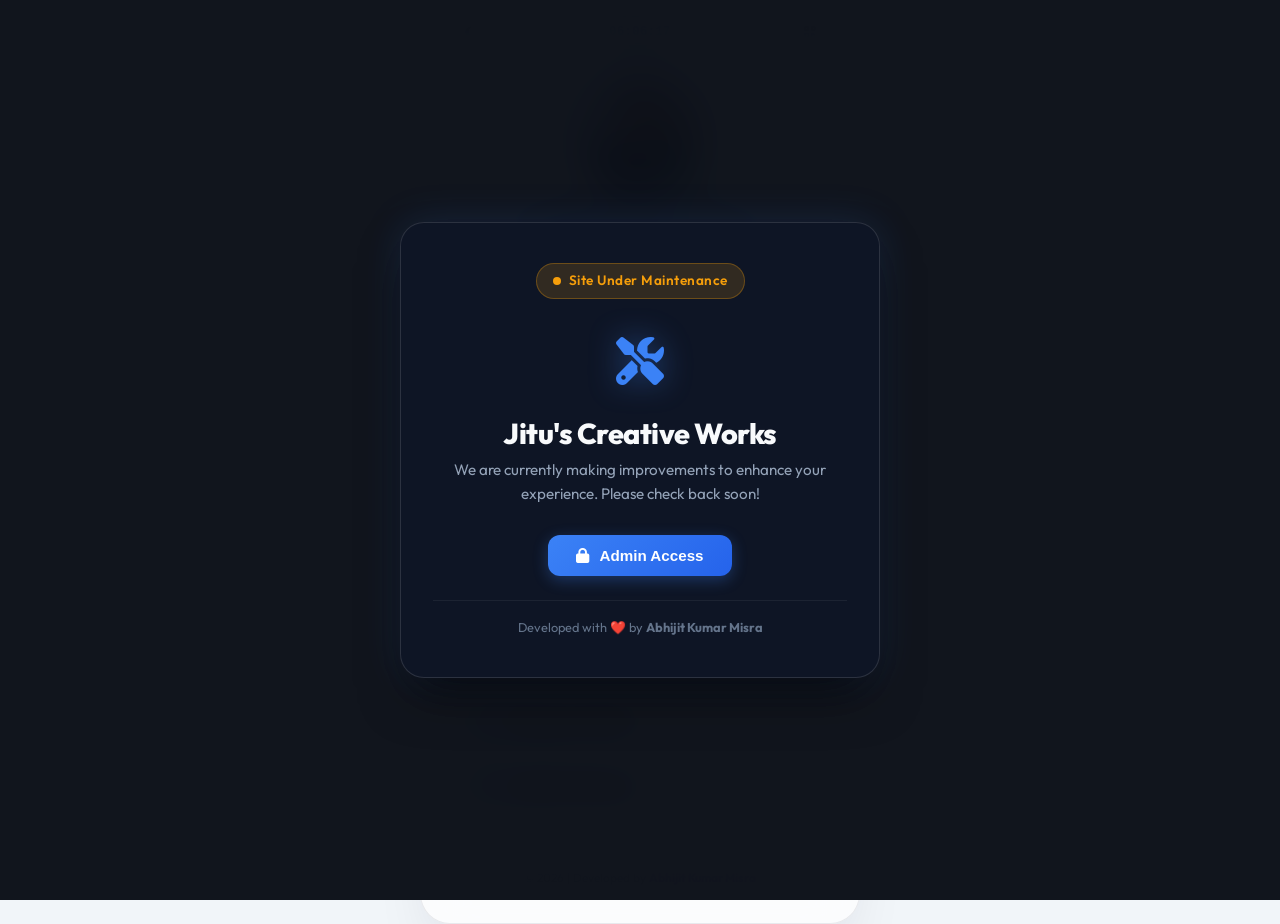
==== commit cd8ee42e: "4" ====
--- a/branding.html
+++ b/branding.html
@@ -891,6 +891,39 @@
                             <div class="hub-link-info">
                                 <span class="hub-link-title">Planning with AI</span>
                                 <span class="hub-link-desc">Intelligent planning assistant tool</span>
+                            </div>
+                            <span class="badge-live">Live</span>
+                            <i class="fas fa-chevron-right hub-link-arrow"></i>
+                        </a>
+                        <a href="https://app.talent-hub.workers.dev" target="_blank" class="hub-link-card">
+                            <div class="hub-link-icon">
+                                <i class="fas fa-graduation-cap"></i>
+                            </div>
+                            <div class="hub-link-info">
+                                <span class="hub-link-title">Talent Hub</span>
+                                <span class="hub-link-desc">Learning &amp; course practice platform for students</span>
+                            </div>
+                            <span class="badge-live">Live</span>
+                            <i class="fas fa-chevron-right hub-link-arrow"></i>
+                        </a>
+                        <a href="https://simplified-app.surge.sh" target="_blank" class="hub-link-card">
+                            <div class="hub-link-icon">
+                                <i class="fas fa-mobile-alt"></i>
+                            </div>
+                            <div class="hub-link-info">
+                                <span class="hub-link-title">Simplified</span>
+                                <span class="hub-link-desc">Intelligent zero-touch Android automation app</span>
+                            </div>
+                            <span class="badge-live">Live</span>
+                            <i class="fas fa-chevron-right hub-link-arrow"></i>
+                        </a>
+                        <a href="https://practice-with-me.surge.sh" target="_blank" class="hub-link-card">
+                            <div class="hub-link-icon">
+                                <i class="fas fa-book-reader"></i>
+                            </div>
+                            <div class="hub-link-info">
+                                <span class="hub-link-title">Practice With Me</span>
+                                <span class="hub-link-desc">Class III-VIII Math, Science &amp; English practice</span>
                             </div>
                             <span class="badge-live">Live</span>
                             <i class="fas fa-chevron-right hub-link-arrow"></i>
--- a/styles.css
+++ b/styles.css
@@ -1438,7 +1438,8 @@
 }
 
 .menu-mitra-box,
-.quiz-zone-box {
+.quiz-zone-box,
+.talent-hub-box {
     background: rgba(255, 255, 255, 0.03);
     border: 1px solid var(--glass-border);
     border-radius: 15px;
@@ -1447,6 +1448,59 @@
     display: flex;
     flex-direction: column;
     justify-content: space-between;
+    transition: transform 0.4s cubic-bezier(0.175, 0.885, 0.32, 1.275), border-color var(--transition-speed) ease, box-shadow var(--transition-speed) ease;
+}
+
+.talent-hub-box {
+    width: 100%;
+    max-width: 350px;
+}
+
+.talent-hub-box:hover {
+    transform: translateY(-5px);
+    border-color: var(--accent-color);
+    box-shadow: 0 10px 30px rgba(59, 130, 246, 0.2);
+}
+
+.talent-hub-box h3 {
+    font-size: 1.25rem;
+    color: #8b5cf6;
+    margin-top: 0;
+    margin-bottom: 0.8rem;
+    display: flex;
+    align-items: center;
+    gap: 0.5rem;
+}
+
+.talent-hub-box p {
+    font-size: 0.9rem;
+    color: var(--text-secondary);
+    line-height: 1.6;
+    margin-bottom: 1.5rem;
+}
+
+.talent-hub-link-btn {
+    display: inline-flex;
+    align-items: center;
+    justify-content: center;
+    gap: 0.5rem;
+    padding: 0.7rem 1.2rem;
+    background: linear-gradient(135deg, #8b5cf6, #3b82f6);
+    color: #ffffff;
+    text-decoration: none;
+    border-radius: 25px;
+    font-size: 0.85rem;
+    font-weight: 600;
+    transition: all 0.3s ease;
+    box-shadow: 0 4px 12px rgba(139, 92, 246, 0.3);
+    margin-top: auto;
+    width: 100%;
+}
+
+.talent-hub-link-btn:hover {
+    transform: translateY(-2px);
+    box-shadow: 0 6px 18px rgba(139, 92, 246, 0.5);
+    filter: brightness(1.1);
 }
 
 .quiz-zone-box h3 {
@@ -1549,6 +1603,14 @@
 
 [data-theme="light"] .quiz-zone-box h3 {
     color: #059669; /* Emerald/Green Accent for light theme */
+}
+
+[data-theme="light"] .talent-hub-box {
+    background: rgba(0, 0, 0, 0.02);
+}
+
+[data-theme="light"] .talent-hub-box h3 {
+    color: #7c3aed;
 }
 
 [data-theme="light"] .slide-track {
@@ -2243,14 +2305,15 @@
     }
 }
 /* --- Card Glare Effect --- */
-.project-card, .menu-mitra-box, .quiz-zone-box {
+.project-card, .menu-mitra-box, .quiz-zone-box, .talent-hub-box {
     position: relative;
     overflow: hidden;
 }
 
 .project-card::after,
 .menu-mitra-box::after,
-.quiz-zone-box::after {
+.quiz-zone-box::after,
+.talent-hub-box::after {
     content: '';
     position: absolute;
     top: 0;
@@ -2267,7 +2330,8 @@
 
 .project-card:hover::after,
 .menu-mitra-box:hover::after,
-.quiz-zone-box:hover::after {
+.quiz-zone-box:hover::after,
+.talent-hub-box:hover::after {
     opacity: 1;
 }
 
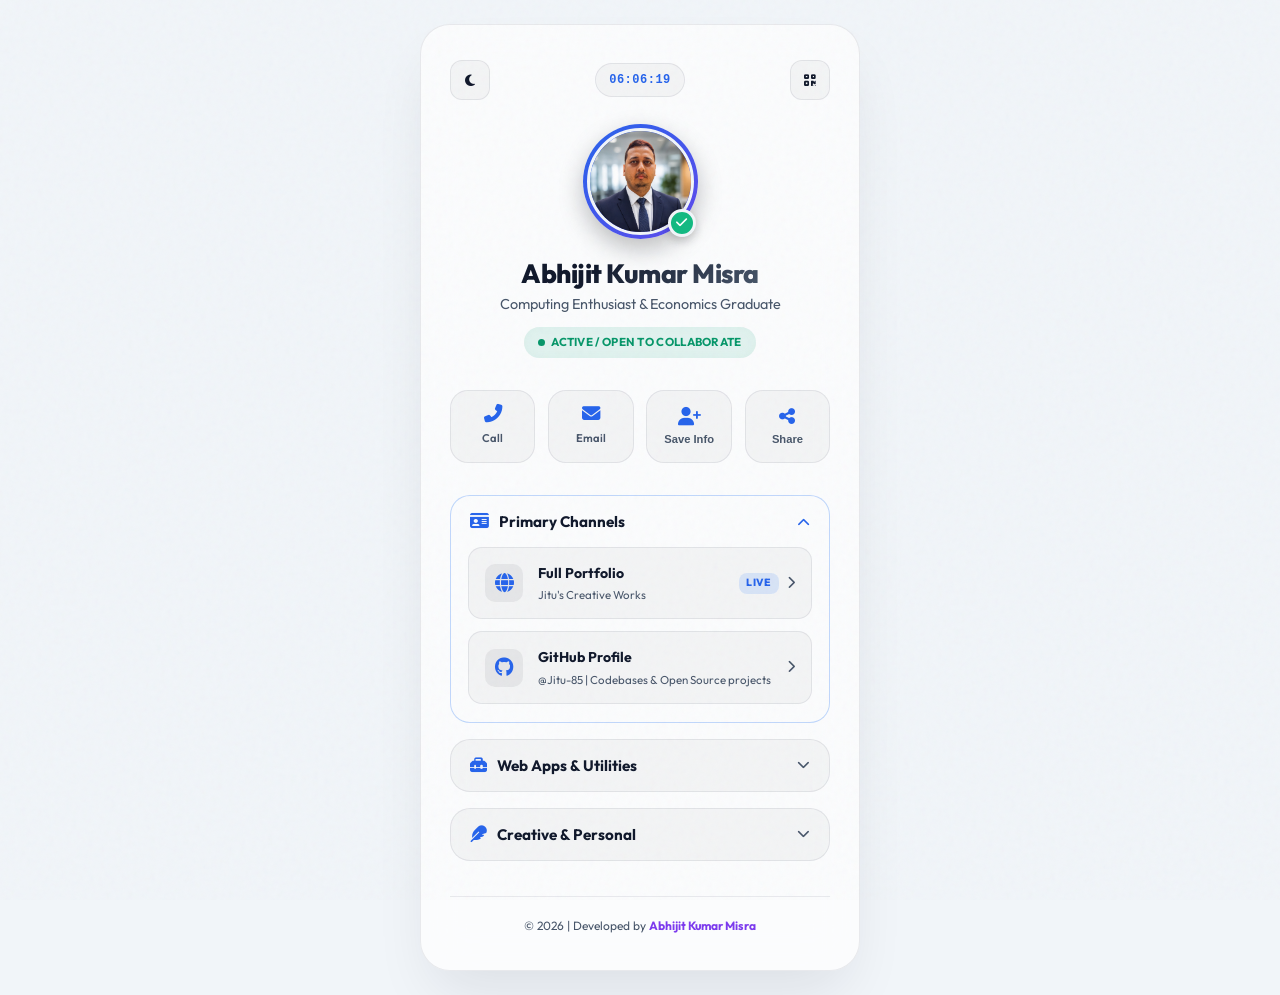
==== commit 0f7bed10: "Remove site maintenance overlay and admin-only access gate" ====
--- a/branding.html
+++ b/branding.html
@@ -1288,54 +1288,7 @@
         });
     </script>
 
-    <!-- Maintenance Overlay -->
-    <div id="maintenance-overlay" class="maintenance-overlay">
-        <div class="maintenance-card">
-            <div class="maintenance-badge">
-                <span class="pulse-dot"></span> Site Under Maintenance
-            </div>
-            <div class="maintenance-icon">
-                <i class="fas fa-tools"></i>
-            </div>
-            <h1 class="maintenance-title">Jitu's Creative Works</h1>
-            <p class="maintenance-sub">We are currently making improvements to enhance your experience. Please check back soon!</p>
-            
-            <button id="admin-access-btn" class="maintenance-admin-btn">
-                <i class="fas fa-lock"></i> Admin Access
-            </button>
-
-            <!-- Admin Password Form -->
-            <div id="admin-pass-container" class="admin-pass-container hidden">
-                <form id="admin-pass-form" class="admin-pass-form">
-                    <div class="input-group">
-                        <i class="fas fa-key input-icon"></i>
-                        <input type="password" id="admin-password-input" placeholder="Enter Admin Password" autocomplete="current-password" required>
-                        <button type="button" id="toggle-pass-visibility" class="pass-toggle-btn" aria-label="Toggle password visibility">
-                            <i class="fas fa-eye" id="pass-eye-icon"></i>
-                        </button>
-                    </div>
-                    <div id="admin-pass-error" class="pass-error-msg hidden">
-                        <i class="fas fa-exclamation-triangle"></i> Incorrect Password. Access Denied.
-                    </div>
-                    <div class="pass-form-actions">
-                        <button type="submit" class="pass-submit-btn">Unlock Site</button>
-                        <button type="button" id="cancel-admin-btn" class="pass-cancel-btn">Cancel</button>
-                    </div>
-                </form>
-            </div>
-
-            <div class="maintenance-footer">
-                Developed with ❤️ by <strong>Abhijit Kumar Misra</strong>
-            </div>
-        </div>
-    </div>
-
-    <!-- Floating Admin Lock Button (Visible when unlocked) -->
-    <button id="admin-lock-btn" class="admin-lock-btn hidden" title="Lock Site (Re-enable Maintenance Mode)">
-        <i class="fas fa-lock"></i> Lock Site
-    </button>
-
     <!-- Scripts -->
-    <script src="script.js?v=20260723_maint"></script>
+    <script src="script.js?v=20260830_public"></script>
 </body>
 </html>
--- a/styles.css
+++ b/styles.css
@@ -2376,322 +2376,7 @@
         background: radial-gradient(circle, rgba(139, 92, 246, 0.45) 0%, transparent 70%);
     }
 
-    /* Hide standard cursor when custom cursor is active */
     body {
-        cursor: none;
-    }
-    
-    a, button, input, textarea, .slide-handle, .toggle-slider, .theme-toggle, .back-to-top {
-        cursor: none;
-    }
-}
-
-/* ==========================================================================
-   Maintenance Overlay & Admin Access
-   ========================================================================== */
-body.maintenance-active {
-    overflow: hidden !important;
-    height: 100vh !important;
-}
-
-.maintenance-overlay {
-    position: fixed;
-    top: 0;
-    left: 0;
-    width: 100%;
-    height: 100%;
-    background: rgba(8, 12, 20, 0.96);
-    backdrop-filter: blur(20px);
-    -webkit-backdrop-filter: blur(20px);
-    z-index: 999999;
-    display: flex;
-    align-items: center;
-    justify-content: center;
-    padding: 20px;
-    transition: opacity 0.4s ease, visibility 0.4s ease;
-}
-
-.maintenance-overlay.hidden {
-    opacity: 0;
-    visibility: hidden;
-    pointer-events: none;
-}
-
-.maintenance-card {
-    background: rgba(15, 23, 42, 0.75);
-    border: 1px solid rgba(255, 255, 255, 0.12);
-    box-shadow: 0 25px 50px -12px rgba(0, 0, 0, 0.7), 0 0 40px rgba(59, 130, 246, 0.15);
-    border-radius: 24px;
-    padding: 40px 32px;
-    max-width: 480px;
-    width: 100%;
-    text-align: center;
-    position: relative;
-    overflow: hidden;
-    animation: maintenanceCardAppear 0.5s ease-out forwards;
-}
-
-@keyframes maintenanceCardAppear {
-    from {
-        opacity: 0;
-        transform: translateY(20px) scale(0.95);
-    }
-    to {
-        opacity: 1;
-        transform: translateY(0) scale(1);
-    }
-}
-
-.maintenance-badge {
-    display: inline-flex;
-    align-items: center;
-    gap: 8px;
-    background: rgba(245, 158, 11, 0.15);
-    color: #f59e0b;
-    border: 1px solid rgba(245, 158, 11, 0.3);
-    padding: 6px 16px;
-    border-radius: 50px;
-    font-size: 0.85rem;
-    font-weight: 600;
-    margin-bottom: 24px;
-    letter-spacing: 0.5px;
-}
-
-.pulse-dot {
-    width: 8px;
-    height: 8px;
-    background-color: #f59e0b;
-    border-radius: 50%;
-    box-shadow: 0 0 0 rgba(245, 158, 11, 0.4);
-    animation: pulseGlow 1.5s infinite;
-}
-
-@keyframes pulseGlow {
-    0% {
-        box-shadow: 0 0 0 0 rgba(245, 158, 11, 0.7);
-    }
-    70% {
-        box-shadow: 0 0 0 10px rgba(245, 158, 11, 0);
-    }
-    100% {
-        box-shadow: 0 0 0 0 rgba(245, 158, 11, 0);
-    }
-}
-
-.maintenance-icon {
-    font-size: 3rem;
-    color: #3b82f6;
-    margin-bottom: 16px;
-    filter: drop-shadow(0 0 15px rgba(59, 130, 246, 0.4));
-    animation: wrenchFloat 3s ease-in-out infinite;
-}
-
-@keyframes wrenchFloat {
-    0%, 100% { transform: translateY(0) rotate(0deg); }
-    50% { transform: translateY(-8px) rotate(5deg); }
-}
-
-.maintenance-title {
-    font-size: 1.8rem;
-    font-weight: 800;
-    color: #f8fafc;
-    margin-bottom: 8px;
-    letter-spacing: -0.5px;
-}
-
-.maintenance-sub {
-    font-size: 0.95rem;
-    color: #94a3b8;
-    line-height: 1.6;
-    margin-bottom: 28px;
-}
-
-.maintenance-admin-btn {
-    background: linear-gradient(135deg, #3b82f6, #2563eb);
-    color: #ffffff;
-    border: none;
-    padding: 12px 28px;
-    border-radius: 12px;
-    font-size: 0.95rem;
-    font-weight: 600;
-    cursor: pointer;
-    display: inline-flex;
-    align-items: center;
-    gap: 10px;
-    transition: all 0.3s ease;
-    box-shadow: 0 4px 15px rgba(59, 130, 246, 0.3);
-}
-
-.maintenance-admin-btn:hover {
-    transform: translateY(-2px);
-    box-shadow: 0 6px 20px rgba(59, 130, 246, 0.5);
-    background: linear-gradient(135deg, #2563eb, #1d4ed8);
-}
-
-.admin-pass-container {
-    margin-top: 20px;
-    background: rgba(255, 255, 255, 0.04);
-    border: 1px solid rgba(255, 255, 255, 0.1);
-    border-radius: 16px;
-    padding: 20px;
-    animation: maintenanceCardAppear 0.3s ease;
-}
-
-.admin-pass-container.hidden {
-    display: none;
-}
-
-.admin-pass-form .input-group {
-    position: relative;
-    display: flex;
-    align-items: center;
-    margin-bottom: 12px;
-}
-
-.admin-pass-form .input-icon {
-    position: absolute;
-    left: 14px;
-    color: #94a3b8;
-    font-size: 0.9rem;
-}
-
-.admin-pass-form input {
-    width: 100%;
-    padding: 12px 42px 12px 38px;
-    background: rgba(15, 23, 42, 0.6);
-    border: 1px solid rgba(255, 255, 255, 0.15);
-    border-radius: 10px;
-    color: #ffffff;
-    font-size: 0.95rem;
-    outline: none;
-    transition: border-color 0.3s;
-}
-
-.admin-pass-form input:focus {
-    border-color: #3b82f6;
-    box-shadow: 0 0 0 2px rgba(59, 130, 246, 0.25);
-}
-
-.pass-toggle-btn {
-    position: absolute;
-    right: 12px;
-    background: none;
-    border: none;
-    color: #94a3b8;
-    cursor: pointer;
-    padding: 4px;
-    display: flex;
-    align-items: center;
-    justify-content: center;
-    transition: color 0.2s;
-}
-
-.pass-toggle-btn:hover {
-    color: #ffffff;
-}
-
-.pass-error-msg {
-    color: #ef4444;
-    font-size: 0.85rem;
-    margin-bottom: 12px;
-    display: flex;
-    align-items: center;
-    justify-content: center;
-    gap: 6px;
-}
-
-.pass-error-msg.hidden {
-    display: none;
-}
-
-.admin-pass-form.shake {
-    animation: shakeError 0.4s ease;
-}
-
-@keyframes shakeError {
-    0%, 100% { transform: translateX(0); }
-    20%, 60% { transform: translateX(-8px); }
-    40%, 80% { transform: translateX(8px); }
-}
-
-.pass-form-actions {
-    display: flex;
-    gap: 10px;
-    justify-content: center;
-}
-
-.pass-submit-btn {
-    background: #10b981;
-    color: #ffffff;
-    border: none;
-    padding: 10px 20px;
-    border-radius: 10px;
-    font-weight: 600;
-    font-size: 0.9rem;
-    cursor: pointer;
-    transition: background 0.2s, transform 0.2s;
-}
-
-.pass-submit-btn:hover {
-    background: #059669;
-    transform: translateY(-1px);
-}
-
-.pass-cancel-btn {
-    background: rgba(255, 255, 255, 0.08);
-    color: #94a3b8;
-    border: 1px solid rgba(255, 255, 255, 0.1);
-    padding: 10px 18px;
-    border-radius: 10px;
-    font-weight: 600;
-    font-size: 0.9rem;
-    cursor: pointer;
-    transition: all 0.2s;
-}
-
-.pass-cancel-btn:hover {
-    background: rgba(255, 255, 255, 0.15);
-    color: #ffffff;
-}
-
-.maintenance-footer {
-    margin-top: 24px;
-    font-size: 0.8rem;
-    color: #64748b;
-    border-top: 1px solid rgba(255, 255, 255, 0.06);
-    padding-top: 16px;
-}
-
-.admin-lock-btn {
-    position: fixed;
-    bottom: 24px;
-    right: 85px;
-    z-index: 9990;
-    background: rgba(239, 68, 68, 0.9);
-    color: #ffffff;
-    border: 1px solid rgba(255, 255, 255, 0.2);
-    padding: 10px 16px;
-    border-radius: 50px;
-    font-size: 0.85rem;
-    font-weight: 600;
-    cursor: pointer;
-    display: flex;
-    align-items: center;
-    gap: 8px;
-    box-shadow: 0 4px 15px rgba(0, 0, 0, 0.4);
-    backdrop-filter: blur(8px);
-    transition: all 0.3s ease;
-}
-
-.admin-lock-btn:hover {
-    background: #dc2626;
-    transform: translateY(-2px);
-    box-shadow: 0 6px 20px rgba(239, 68, 68, 0.4);
-}
-
-.admin-lock-btn.hidden {
-    display: none !important;
-}
-
-
-
+        cursor: auto;
+    }
+}
